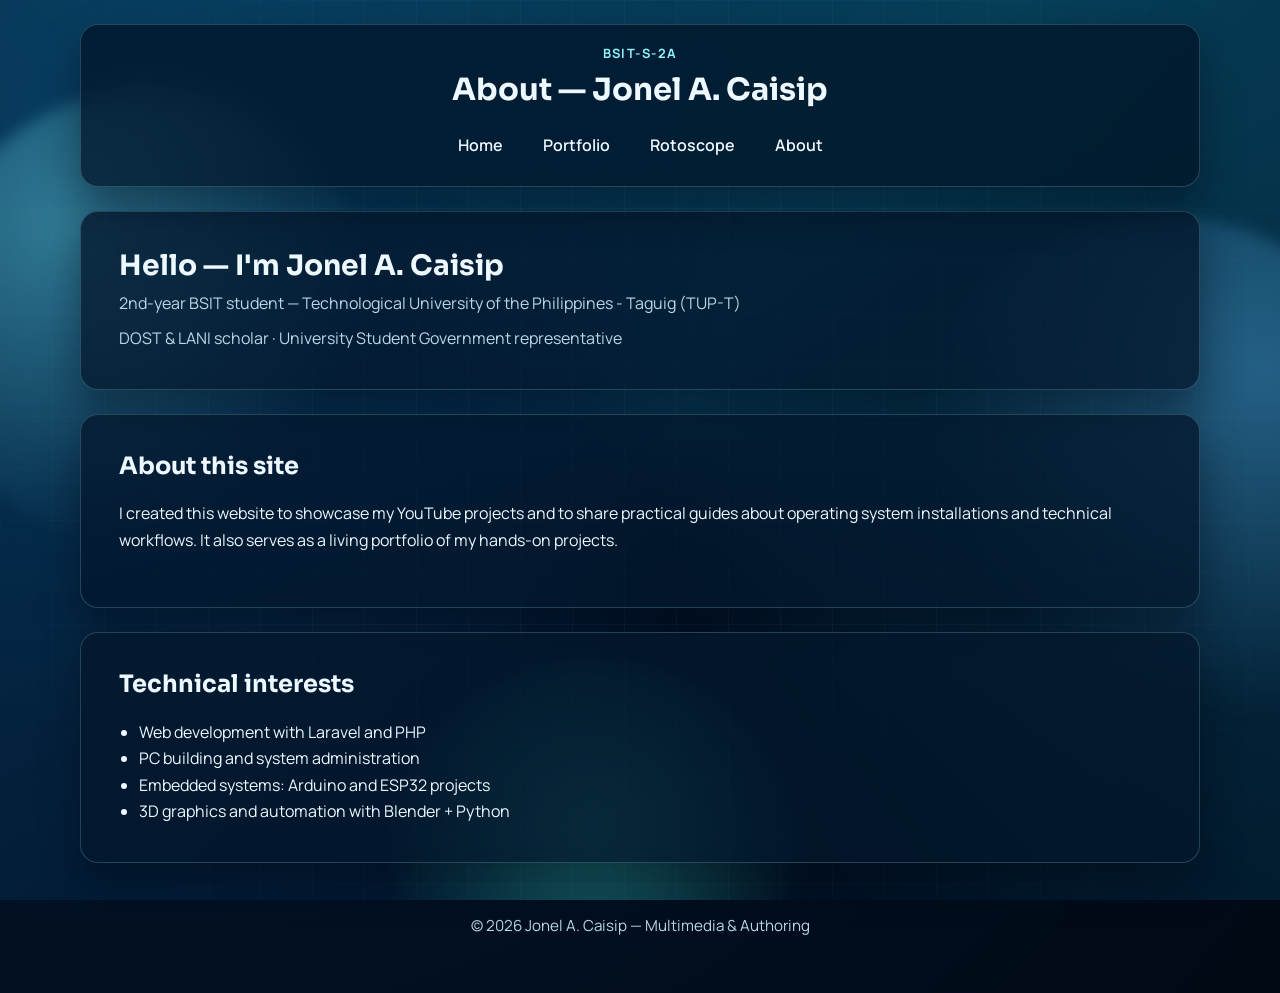
==== about.html @ 864432b7 "Added an about me page" ====
﻿<!DOCTYPE html>
<html lang="en">
<head>
    <meta charset="UTF-8">
    <meta name="viewport" content="width=device-width, initial-scale=1.0">
    <title>About — Jonel A. Caisip</title>
    <link rel="stylesheet" href="styles.css?v=20260517a">
    <meta name="description" content="About Jonel A. Caisip — 2nd-year BSIT student, DOST & LANI scholar, University Student Government representative.">
</head>
<body>
    <div class="bg-scene" aria-hidden="true">
        <div class="bg-gradient"></div>
        <div class="bg-orb orb-a"></div>
        <div class="bg-orb orb-b"></div>
        <div class="bg-orb orb-c"></div>
        <div class="bg-grid"></div>
    </div>

    <div class="page-shell">
        <header class="site-header">
            <div class="brand-block reveal visible">
                <p class="eyebrow">BSIT-S-2A</p>
                <h1>About — Jonel A. Caisip</h1>
            </div>
            <nav class="main-nav" aria-label="Main navigation">
                <ul>
                    <li><a href="index.html#home">Home</a></li>
                    <li><a href="index.html#portfolio">Portfolio</a></li>
                    <li><a href="rotoscope.html">Rotoscope</a></li>
                    <li><a href="about.html">About</a></li>
                </ul>
            </nav>
        </header>

        <main>
            <section class="panel hero reveal visible">
                <h2>Hello — I'm Jonel A. Caisip</h2>
                <p class="video-meta">2nd-year BSIT student — Technological University of the Philippines - Taguig (TUP-T)</p>
                <p class="video-meta">DOST &amp; LANI scholar · University Student Government representative</p>
            </section>

            <section class="panel reveal visible">
                <h2>About this site</h2>
                <p>
                    I created this website to showcase my YouTube projects and to share practical guides about operating system
                    installations and technical workflows. It also serves as a living portfolio of my hands-on projects.
                </p>
            </section>

            <section class="panel reveal visible">
                <h2>Technical interests</h2>
                <ul class="resource-list">
                    <li>Web development with Laravel and PHP</li>
                    <li>PC building and system administration</li>
                    <li>Embedded systems: Arduino and ESP32 projects</li>
                    <li>3D graphics and automation with Blender + Python</li>
                </ul>
            </section>

            <!-- Contact details intentionally omitted by request -->
        </main>

        <footer>
            <p>&copy; 2026 Jonel A. Caisip — Multimedia &amp; Authoring</p>
        </footer>
    </div>

    <script src="script.js?v=20260504a"></script>
</body>
</html>
---- styles.css ----
@import url('https://fonts.googleapis.com/css2?family=Manrope:wght@400;500;600;700;800&family=Sora:wght@500;700&display=swap');

:root {
    --bg-1: #021226;
    --bg-2: #063358;
    --bg-3: #0a5a78;
    --panel: rgba(3, 23, 44, 0.76);
    --panel-border: rgba(173, 241, 255, 0.2);
    --text-main: #eef8ff;
    --text-soft: #b9d8e9;
    --highlight: #8ff3ff;
    --highlight-strong: #48d9f2;
    --radius: 18px;
    --shadow: 0 20px 40px rgba(0, 8, 20, 0.42);
}

* {
    box-sizing: border-box;
}

html {
    scroll-behavior: smooth;
}

body {
    margin: 0;
    color: var(--text-main);
    font-family: 'Manrope', sans-serif;
    background: radial-gradient(circle at 10% 10%, #0b4667, #021226 46%, #010914);
    min-height: 100vh;
    overflow-x: hidden;
}

h1,
h2,
h3 {
    font-family: 'Sora', sans-serif;
    margin-top: 0;
    line-height: 1.15;
}

p,
li,
a {
    line-height: 1.65;
}

.bg-scene {
    position: fixed;
    inset: 0;
    z-index: -1;
    overflow: hidden;
}

.bg-gradient {
    position: absolute;
    inset: -25%;
    background: conic-gradient(from 160deg at 50% 50%, var(--bg-1), var(--bg-2), var(--bg-3), var(--bg-1));
    filter: blur(40px);
    opacity: 0.65;
    animation: spinBackground 28s linear infinite;
}

.bg-orb {
    position: absolute;
    border-radius: 50%;
    filter: blur(8px);
    opacity: 0.35;
}

.orb-a {
    width: 460px;
    height: 460px;
    left: -80px;
    top: 10%;
    background: radial-gradient(circle at 30% 30%, #7ff4ff 0%, rgba(127, 244, 255, 0) 70%);
    animation: floatOrbA 18s ease-in-out infinite;
}

.orb-b {
    width: 520px;
    height: 520px;
    right: -140px;
    top: 24%;
    background: radial-gradient(circle at 70% 30%, #62bfff 0%, rgba(98, 191, 255, 0) 68%);
    animation: floatOrbB 20s ease-in-out infinite;
}

.orb-c {
    width: 420px;
    height: 420px;
    left: 30%;
    bottom: -180px;
    background: radial-gradient(circle at 50% 40%, #42ffe4 0%, rgba(66, 255, 228, 0) 66%);
    animation: floatOrbC 22s ease-in-out infinite;
}

.bg-grid {
    position: absolute;
    inset: 0;
    background-image:
        linear-gradient(rgba(194, 248, 255, 0.05) 1px, transparent 1px),
        linear-gradient(90deg, rgba(194, 248, 255, 0.05) 1px, transparent 1px);
    background-size: 52px 52px;
    mask-image: radial-gradient(circle at center, black 35%, transparent 100%);
    animation: driftGrid 24s linear infinite;
}

.page-shell {
    width: min(1120px, 92vw);
    margin: 24px auto 30px;
}

.site-header {
    position: sticky;
    top: 18px;
    z-index: 20;
    backdrop-filter: blur(14px);
    background: rgba(1, 18, 36, 0.72);
    border: 1px solid var(--panel-border);
    border-radius: var(--radius);
    box-shadow: var(--shadow);
    padding: 18px clamp(16px, 3vw, 30px);
}

.brand-block {
    text-align: center;
}

.eyebrow {
    margin: 0 0 8px;
    color: var(--highlight);
    letter-spacing: 0.11em;
    font-size: 0.8rem;
    text-transform: uppercase;
    font-weight: 700;
}

.site-header h1 {
    margin: 0;
    font-size: clamp(1.7rem, 2.4vw, 2.8rem);
}

.main-nav ul {
    list-style: none;
    display: flex;
    justify-content: center;
    flex-wrap: wrap;
    gap: 10px;
    padding: 0;
    margin: 16px 0 0;
}

.main-nav a {
    display: inline-block;
    color: var(--text-main);
    text-decoration: none;
    padding: 8px 14px;
    border: 1px solid transparent;
    border-radius: 999px;
    font-weight: 600;
    transition: border-color 0.25s ease, color 0.25s ease, background-color 0.25s ease;
}

.main-nav a:hover,
.main-nav a:focus-visible {
    border-color: rgba(143, 243, 255, 0.5);
    color: var(--highlight);
    background-color: rgba(143, 243, 255, 0.08);
}

main {
    margin-top: 24px;
}

.panel {
    background: var(--panel);
    border: 1px solid var(--panel-border);
    border-radius: var(--radius);
    box-shadow: var(--shadow);
    padding: clamp(20px, 3.4vw, 38px);
    margin-bottom: 24px;
}

.hero h2 {
    font-size: clamp(1.6rem, 2.2vw, 2.4rem);
    margin-bottom: 8px;
}

.hero p {
    color: var(--text-soft);
    max-width: 70ch;
    margin-bottom: 0;
}

#topics > h2,
#resources h2,
.contact-card h2 {
    font-size: clamp(1.35rem, 1.8vw, 1.8rem);
}

.topic-grid {
    display: grid;
    grid-template-columns: repeat(3, minmax(0, 1fr));
    gap: 16px;
}

.topic {
    background: rgba(2, 16, 34, 0.84);
    border: 1px solid rgba(166, 241, 255, 0.24);
    border-radius: 14px;
    padding: 18px;
    transition: transform 0.25s ease, border-color 0.25s ease, background-color 0.25s ease;
}

.topic:hover {
    transform: translateY(-5px);
    border-color: rgba(143, 243, 255, 0.6);
    background: rgba(5, 33, 58, 0.9);
}

.topic h3 {
    margin-bottom: 8px;
    font-size: 1.15rem;
}

.topic p {
    margin: 0;
    color: var(--text-soft);
}

.topic-button {
    display: inline-block;
    margin-top: 14px;
    color: var(--text-main);
    font-family: 'Manrope', sans-serif;
    font-size: 0.98rem;
    font-weight: 700;
    padding: 8px 14px;
    border-radius: 999px;
    border: 1px solid rgba(143, 243, 255, 0.45);
    background: rgba(143, 243, 255, 0.08);
    cursor: pointer;
    transition: border-color 0.25s ease, color 0.25s ease, background-color 0.25s ease;
}

.topic-button:hover,
.topic-button:focus-visible {
    border-color: rgba(143, 243, 255, 0.75);
    color: var(--highlight);
    background: rgba(143, 243, 255, 0.14);
}

.video-wrap {
    position: relative;
    width: min(100%, 920px);
    height: 0;
    padding-top: 56.25%;
    margin: 16px auto 0;
    border-radius: 14px;
    overflow: hidden;
    border: 1px solid rgba(166, 241, 255, 0.25);
    background: rgba(2, 16, 34, 0.84);
}

.video-wrap iframe {
    position: absolute;
    inset: 0;
    display: block;
    width: 100%;
    height: 100%;
    border: 0;
}

.video-meta {
    color: var(--text-soft);
    margin: 8px 0 0;
}

.project-frame {
    border: 1px dashed rgba(143, 243, 255, 0.35);
    border-radius: 16px;
    background: rgba(2, 16, 34, 0.5);
    padding: clamp(18px, 3vw, 30px);
    min-height: 320px;
    display: grid;
    place-items: center;
    text-align: center;
}

.project-frame strong {
    display: block;
    color: var(--highlight);
    margin-bottom: 8px;
}

.project-frame p {
    margin: 0;
    color: var(--text-soft);
    max-width: 65ch;
}

.project-frame--compact {
    min-height: 200px;
    margin-bottom: 18px;
}

.project-notes {
    display: grid;
    gap: 14px;
    margin-top: 18px;
}

.project-note {
    background: rgba(2, 16, 34, 0.84);
    border: 1px solid rgba(166, 241, 255, 0.24);
    border-radius: 14px;
    padding: 18px;
}

.project-note h3 {
    margin-bottom: 8px;
    font-size: 1.08rem;
}


.age-calculator {
    display: grid;
    gap: 18px;
}

.age-calculator > p {
    margin: 0;
    color: var(--text-soft);
}

.age-calculator-form {
    display: grid;
    gap: 10px;
    padding: 18px;
    border-radius: 14px;
    border: 1px solid rgba(166, 241, 255, 0.24);
    background: rgba(2, 16, 34, 0.84);
}

.age-calculator-form label {
    font-weight: 700;
    color: var(--text-main);
}

.age-calculator-controls {
    display: grid;
    grid-template-columns: minmax(0, 1fr) auto;
    gap: 10px;
    align-items: center;
}

.age-calculator-controls input {
    width: 100%;
    min-width: 0;
    padding: 12px 14px;
    border-radius: 12px;
    border: 1px solid rgba(143, 243, 255, 0.35);
    background: rgba(1, 12, 26, 0.9);
    color: var(--text-main);
    font: inherit;
}

.age-calculator-controls input:focus-visible {
    outline: 2px solid rgba(143, 243, 255, 0.7);
    outline-offset: 2px;
}

.age-calculator-controls button {
    padding: 12px 18px;
    border: 1px solid rgba(143, 243, 255, 0.45);
    border-radius: 999px;
    background: rgba(143, 243, 255, 0.1);
    color: var(--text-main);
    font: inherit;
    font-weight: 700;
    cursor: pointer;
    transition: border-color 0.25s ease, color 0.25s ease, background-color 0.25s ease;
}

.age-calculator-controls button:hover,
.age-calculator-controls button:focus-visible {
    border-color: rgba(143, 243, 255, 0.75);
    color: var(--highlight);
    background: rgba(143, 243, 255, 0.16);
}

.age-calculator-help {
    margin: 0;
    color: var(--text-soft);
    font-size: 0.95rem;
}

.age-calculator-results {
    display: grid;
    grid-template-columns: repeat(3, minmax(0, 1fr));
    gap: 14px;
}

.age-result-card {
    padding: 16px;
    border-radius: 14px;
    background: rgba(2, 16, 34, 0.84);
    border: 1px solid rgba(166, 241, 255, 0.24);
}

.age-result-card h3 {
    margin-bottom: 8px;
    font-size: 1.05rem;
    text-align: left;
}

.age-result-card p {
    margin: 0;
    color: var(--text-soft);
}

.age-result-card strong {
    color: var(--highlight);
    font-size: 1.2rem;
}
.project-note p {
    margin: 0;
    color: var(--text-soft);
}

.body-grid {
    display: grid;
    grid-template-columns: repeat(2, minmax(0, 1fr));
    gap: 16px;
}

.body-card {
    background: rgba(2, 16, 34, 0.84);
    border: 1px solid rgba(166, 241, 255, 0.24);
    border-radius: 14px;
    padding: 18px;
}

.body-card h3 {
    margin-bottom: 10px;
    text-align: center;
    font-weight: 800;
}

.planet-grid .body-card h3 {
    letter-spacing: 0.02em;
}

.body-video {
    display: block;
    width: 100%;
    max-width: 100%;
    height: auto;
    aspect-ratio: 16 / 9;
    margin: 14px 0 0;
    border-radius: 12px;
    background: #000;
    object-fit: cover;
}

.body-facts {
    list-style: none;
    padding: 0;
    margin: 14px 0 0;
    display: grid;
    gap: 8px;
    text-align: left;
}

.body-facts li {
    color: var(--text-soft);
}

.body-facts strong {
    color: var(--text-main);
}

.split {
    display: grid;
    grid-template-columns: 1.15fr 0.85fr;
    gap: 18px;
}

.resource-list {
    margin: 0;
    padding-left: 20px;
}

.resource-list a {
    color: var(--highlight);
    text-underline-offset: 3px;
}

.resource-list a:hover {
    color: #d2fcff;
}

.contact-card {
    background: linear-gradient(160deg, rgba(4, 53, 78, 0.72), rgba(2, 21, 36, 0.9));
    border: 1px solid rgba(150, 244, 255, 0.28);
    border-radius: 14px;
    padding: 20px;
}

.contact-card p {
    margin-top: 0;
    color: var(--text-soft);
}

.contact-card a {
    color: #bff9ff;
    font-weight: 700;
    text-decoration: none;
}

.contact-card a:hover {
    color: #ffffff;
}

footer {
    text-align: center;
    padding: 10px 16px;
    color: var(--text-soft);
    font-size: 0.95rem;
}

.reveal {
    opacity: 0;
    transform: translateY(18px);
    transition: opacity 0.7s ease, transform 0.7s ease;
}

.reveal.visible {
    opacity: 1;
    transform: translateY(0);
}

@keyframes spinBackground {
    from {
        transform: rotate(0deg) scale(1.2);
    }
    to {
        transform: rotate(360deg) scale(1.2);
    }
}

@keyframes floatOrbA {
    0%,
    100% {
        transform: translate(0, 0) scale(1);
    }
    50% {
        transform: translate(36px, -30px) scale(1.1);
    }
}

@keyframes floatOrbB {
    0%,
    100% {
        transform: translate(0, 0) scale(1);
    }
    50% {
        transform: translate(-42px, 36px) scale(0.95);
    }
}

@keyframes floatOrbC {
    0%,
    100% {
        transform: translate(0, 0) scale(1);
    }
    50% {
        transform: translate(28px, -28px) scale(1.08);
    }
}

@keyframes driftGrid {
    0% {
        transform: translateY(0);
    }
    50% {
        transform: translateY(20px);
    }
    100% {
        transform: translateY(0);
    }
}

@media (max-width: 930px) {
    .topic-grid {
        grid-template-columns: repeat(2, minmax(0, 1fr));
    }

    .split {
        grid-template-columns: 1fr;
    }

    .body-grid {
        grid-template-columns: 1fr;
    }

    .age-calculator-results {
        grid-template-columns: repeat(2, minmax(0, 1fr));
    }
}

@media (max-width: 640px) {
    .page-shell {
        width: min(1120px, 94vw);
        margin-top: 14px;
    }

    .site-header {
        top: 10px;
    }

    .main-nav ul {
        gap: 6px;
    }

    .age-calculator-controls {
        grid-template-columns: 1fr;
    }

    .age-calculator-results {
        grid-template-columns: 1fr;
    }

    .main-nav a {
        padding: 6px 10px;
        font-size: 0.94rem;
    }

    .topic-grid {
        grid-template-columns: 1fr;
    }
}

@media (prefers-reduced-motion: reduce) {
    *,
    *::before,
    *::after {
        animation: none !important;
        transition: none !important;
        scroll-behavior: auto !important;
    }

    .reveal,
    .reveal.visible {
        opacity: 1;
        transform: none;
    }
}

/* Code Actions Buttons */
.code-actions {
    display: flex;
    gap: 10px;
    margin-top: 14px;
}

.btn-view-code,
.btn-download-code {
    flex: 1;
    text-align: center;
    padding: 8px 12px;
    border: 1px solid rgba(143, 243, 255, 0.45);
    border-radius: 8px;
    background: rgba(143, 243, 255, 0.08);
    color: var(--text-main);
    font: inherit;
    font-size: 0.9rem;
    font-weight: 700;
    text-decoration: none;
    cursor: pointer;
    transition: border-color 0.25s ease, color 0.25s ease, background-color 0.25s ease;
}

.btn-view-code:hover,
.btn-view-code:focus-visible,
.btn-download-code:hover,
.btn-download-code:focus-visible {
    border-color: rgba(143, 243, 255, 0.75);
    color: var(--highlight);
    background: rgba(143, 243, 255, 0.16);
}

/* Modal Styles */
.modal {
    display: none; /* Hidden by default */
    position: fixed;
    z-index: 100;
    left: 0;
    top: 0;
    width: 100%;
    height: 100%;
    overflow: auto;
    background-color: rgba(0, 8, 20, 0.85); /* Black with opacity */
    backdrop-filter: blur(5px);
    opacity: 0;
    transition: opacity 0.3s ease;
}

.modal.show {
    display: flex;
    align-items: center;
    justify-content: center;
    opacity: 1;
}

.modal-content {
    background: var(--panel);
    border: 1px solid var(--panel-border);
    border-radius: var(--radius);
    box-shadow: var(--shadow);
    width: min(95vw, 1100px);
    height: min(88vh, 900px);
    display: flex;
    flex-direction: column;
    animation: modalScale 0.3s ease forwards;
}

@keyframes modalScale {
    from { transform: scale(0.95); opacity: 0; }
    to { transform: scale(1); opacity: 1; }
}

.modal-header {
    display: flex;
    justify-content: space-between;
    align-items: center;
    padding: 16px 20px;
    border-bottom: 1px solid rgba(166, 241, 255, 0.15);
}

.modal-header-actions {
    display: flex;
    align-items: center;
    gap: 10px;
}

.modal-header h3 {
    margin: 0;
    font-size: 1.25rem;
    color: var(--text-main);
}

.modal-close {
    background: transparent;
    border: none;
    color: var(--text-soft);
    font-size: 1.75rem;
    line-height: 1;
    cursor: pointer;
    transition: color 0.2s;
}

.modal-close:hover {
    color: var(--highlight);
}

.modal-download {
    flex: 0 0 auto;
    padding-inline: 16px;
}

.modal-body {
    padding: 20px;
    flex: 1;
    min-height: 0;
    overflow: auto;
}

.modal-body pre {
    margin: 0;
    background: rgba(1, 12, 26, 0.9);
    border: 1px solid rgba(166, 241, 255, 0.15);
    border-radius: 8px;
    padding: 15px;
    height: 100%;
    max-height: none;
    overflow: auto;
}

.modal-body code {
    display: block;
    font-family: 'Courier New', Courier, monospace;
    font-size: 0.9rem;
    color: #eef8ff;
    line-height: 1.4;
    white-space: pre;
}

/* Rotoscope disclaimer styling */
.video-disclaimer {
    margin-top: 8px;
    color: var(--text-soft);
    font-size: 0.95rem;
}
.video-disclaimer small {
    font-style: italic;
    color: var(--text-soft);
}
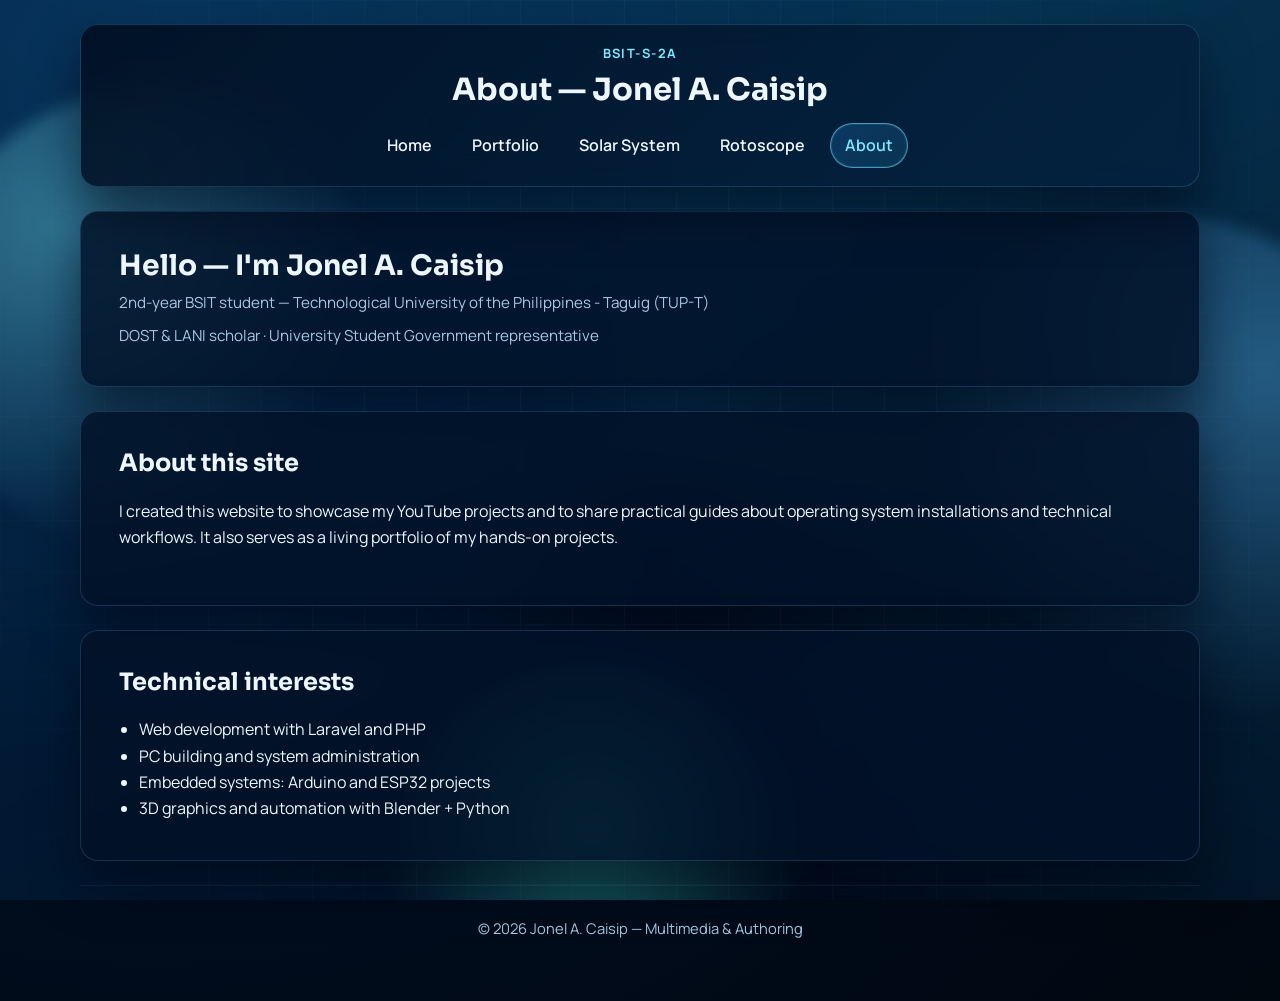
==== commit 0afee9c7: "Final video and solar system" ====
--- a/about.html
+++ b/about.html
@@ -4,7 +4,7 @@
     <meta charset="UTF-8">
     <meta name="viewport" content="width=device-width, initial-scale=1.0">
     <title>About — Jonel A. Caisip</title>
-    <link rel="stylesheet" href="styles.css?v=20260517a">
+    <link rel="stylesheet" href="styles.css?v=20260622a">
     <meta name="description" content="About Jonel A. Caisip — 2nd-year BSIT student, DOST & LANI scholar, University Student Government representative.">
 </head>
 <body>
@@ -26,8 +26,9 @@
                 <ul>
                     <li><a href="index.html#home">Home</a></li>
                     <li><a href="index.html#portfolio">Portfolio</a></li>
+                    <li><a href="solar-system.html">Solar System</a></li>
                     <li><a href="rotoscope.html">Rotoscope</a></li>
-                    <li><a href="about.html">About</a></li>
+                    <li><a href="about.html" aria-current="page">About</a></li>
                 </ul>
             </nav>
         </header>
@@ -65,6 +66,6 @@
         </footer>
     </div>
 
-    <script src="script.js?v=20260504a"></script>
+    <script src="script.js?v=20260622a"></script>
 </body>
 </html>
--- a/styles.css
+++ b/styles.css
@@ -1,17 +1,19 @@
 @import url('https://fonts.googleapis.com/css2?family=Manrope:wght@400;500;600;700;800&family=Sora:wght@500;700&display=swap');
 
 :root {
-    --bg-1: #021226;
-    --bg-2: #063358;
-    --bg-3: #0a5a78;
-    --panel: rgba(3, 23, 44, 0.76);
-    --panel-border: rgba(173, 241, 255, 0.2);
-    --text-main: #eef8ff;
-    --text-soft: #b9d8e9;
-    --highlight: #8ff3ff;
-    --highlight-strong: #48d9f2;
+    --bg-1: #010d1f;
+    --bg-2: #042a4f;
+    --bg-3: #0a4a72;
+    --panel: rgba(2, 18, 40, 0.82);
+    --panel-border: rgba(120, 200, 255, 0.18);
+    --text-main: #eef6ff;
+    --text-soft: #a8c8e0;
+    --highlight: #7ee8ff;
+    --highlight-strong: #3ec8f0;
+    --accent: #1a6bb5;
+    --accent-glow: rgba(62, 200, 240, 0.15);
     --radius: 18px;
-    --shadow: 0 20px 40px rgba(0, 8, 20, 0.42);
+    --shadow: 0 24px 48px rgba(0, 6, 18, 0.55);
 }
 
 * {
@@ -26,7 +28,7 @@
     margin: 0;
     color: var(--text-main);
     font-family: 'Manrope', sans-serif;
-    background: radial-gradient(circle at 10% 10%, #0b4667, #021226 46%, #010914);
+    background: radial-gradient(circle at 12% 8%, #0d3d6b, #010d1f 48%, #000810);
     min-height: 100vh;
     overflow-x: hidden;
 }
@@ -115,8 +117,8 @@
     position: sticky;
     top: 18px;
     z-index: 20;
-    backdrop-filter: blur(14px);
-    background: rgba(1, 18, 36, 0.72);
+    backdrop-filter: blur(16px);
+    background: linear-gradient(135deg, rgba(1, 14, 32, 0.88), rgba(4, 32, 62, 0.78));
     border: 1px solid var(--panel-border);
     border-radius: var(--radius);
     box-shadow: var(--shadow);
@@ -164,9 +166,16 @@
 
 .main-nav a:hover,
 .main-nav a:focus-visible {
-    border-color: rgba(143, 243, 255, 0.5);
-    color: var(--highlight);
-    background-color: rgba(143, 243, 255, 0.08);
+    border-color: rgba(126, 232, 255, 0.45);
+    color: var(--highlight);
+    background-color: var(--accent-glow);
+}
+
+.main-nav a[aria-current="page"] {
+    border-color: rgba(126, 232, 255, 0.55);
+    color: var(--highlight);
+    background: linear-gradient(135deg, rgba(26, 107, 181, 0.35), rgba(62, 200, 240, 0.12));
+    box-shadow: inset 0 0 0 1px rgba(126, 232, 255, 0.12);
 }
 
 main {
@@ -180,6 +189,21 @@
     box-shadow: var(--shadow);
     padding: clamp(20px, 3.4vw, 38px);
     margin-bottom: 24px;
+    backdrop-filter: blur(8px);
+}
+
+.hero-badge {
+    display: inline-block;
+    margin: 0 0 10px;
+    padding: 5px 12px;
+    border-radius: 999px;
+    font-size: 0.75rem;
+    font-weight: 700;
+    letter-spacing: 0.08em;
+    text-transform: uppercase;
+    color: var(--highlight);
+    border: 1px solid rgba(126, 232, 255, 0.35);
+    background: linear-gradient(135deg, rgba(26, 107, 181, 0.4), rgba(62, 200, 240, 0.1));
 }
 
 .hero h2 {
@@ -206,17 +230,22 @@
 }
 
 .topic {
-    background: rgba(2, 16, 34, 0.84);
-    border: 1px solid rgba(166, 241, 255, 0.24);
+    background: linear-gradient(160deg, rgba(3, 20, 42, 0.92), rgba(2, 14, 32, 0.88));
+    border: 1px solid rgba(120, 200, 255, 0.2);
     border-radius: 14px;
     padding: 18px;
-    transition: transform 0.25s ease, border-color 0.25s ease, background-color 0.25s ease;
+    transition: transform 0.25s ease, border-color 0.25s ease, box-shadow 0.25s ease;
 }
 
 .topic:hover {
-    transform: translateY(-5px);
-    border-color: rgba(143, 243, 255, 0.6);
-    background: rgba(5, 33, 58, 0.9);
+    transform: translateY(-4px);
+    border-color: rgba(126, 232, 255, 0.45);
+    box-shadow: 0 12px 28px rgba(0, 8, 24, 0.35);
+}
+
+.topic--wide {
+    max-width: 920px;
+    margin: 0 auto;
 }
 
 .topic h3 {
@@ -236,19 +265,25 @@
     font-family: 'Manrope', sans-serif;
     font-size: 0.98rem;
     font-weight: 700;
-    padding: 8px 14px;
+    padding: 10px 18px;
     border-radius: 999px;
-    border: 1px solid rgba(143, 243, 255, 0.45);
-    background: rgba(143, 243, 255, 0.08);
+    border: 1px solid rgba(126, 232, 255, 0.4);
+    background: linear-gradient(135deg, rgba(26, 107, 181, 0.35), rgba(62, 200, 240, 0.1));
     cursor: pointer;
-    transition: border-color 0.25s ease, color 0.25s ease, background-color 0.25s ease;
+    transition: border-color 0.25s ease, color 0.25s ease, background-color 0.25s ease, transform 0.2s ease, box-shadow 0.25s ease;
 }
 
 .topic-button:hover,
 .topic-button:focus-visible {
-    border-color: rgba(143, 243, 255, 0.75);
-    color: var(--highlight);
-    background: rgba(143, 243, 255, 0.14);
+    border-color: rgba(126, 232, 255, 0.7);
+    color: var(--highlight);
+    background: linear-gradient(135deg, rgba(26, 107, 181, 0.5), rgba(62, 200, 240, 0.18));
+    box-shadow: 0 4px 16px rgba(26, 107, 181, 0.25);
+    transform: translateY(-1px);
+}
+
+.topic-button:active {
+    transform: translateY(0);
 }
 
 .video-wrap {
@@ -259,22 +294,49 @@
     margin: 16px auto 0;
     border-radius: 14px;
     overflow: hidden;
-    border: 1px solid rgba(166, 241, 255, 0.25);
-    background: rgba(2, 16, 34, 0.84);
-}
-
-.video-wrap iframe {
+    border: 1px solid rgba(120, 200, 255, 0.22);
+    background: rgba(1, 10, 24, 0.9);
+    box-shadow: inset 0 0 0 1px rgba(126, 232, 255, 0.06);
+}
+
+.video-wrap--hero {
+    margin-top: 20px;
+}
+
+.video-wrap iframe,
+.video-wrap video {
     position: absolute;
     inset: 0;
     display: block;
     width: 100%;
     height: 100%;
     border: 0;
+    object-fit: contain;
+    background: #000;
+}
+
+.project-video {
+    background: #000;
 }
 
 .video-meta {
     color: var(--text-soft);
     margin: 8px 0 0;
+    font-size: 0.95rem;
+}
+
+.video-meta a {
+    color: var(--highlight);
+    text-underline-offset: 3px;
+    transition: color 0.2s ease;
+}
+
+.video-meta a:hover {
+    color: #c8f4ff;
+}
+
+.video-meta strong {
+    color: var(--text-main);
 }
 
 .project-frame {
@@ -373,21 +435,22 @@
 
 .age-calculator-controls button {
     padding: 12px 18px;
-    border: 1px solid rgba(143, 243, 255, 0.45);
+    border: 1px solid rgba(126, 232, 255, 0.4);
     border-radius: 999px;
-    background: rgba(143, 243, 255, 0.1);
+    background: linear-gradient(135deg, rgba(26, 107, 181, 0.35), rgba(62, 200, 240, 0.1));
     color: var(--text-main);
     font: inherit;
     font-weight: 700;
     cursor: pointer;
-    transition: border-color 0.25s ease, color 0.25s ease, background-color 0.25s ease;
+    transition: border-color 0.25s ease, color 0.25s ease, background-color 0.25s ease, transform 0.2s ease;
 }
 
 .age-calculator-controls button:hover,
 .age-calculator-controls button:focus-visible {
-    border-color: rgba(143, 243, 255, 0.75);
-    color: var(--highlight);
-    background: rgba(143, 243, 255, 0.16);
+    border-color: rgba(126, 232, 255, 0.7);
+    color: var(--highlight);
+    background: linear-gradient(135deg, rgba(26, 107, 181, 0.5), rgba(62, 200, 240, 0.18));
+    transform: translateY(-1px);
 }
 
 .age-calculator-help {
@@ -525,9 +588,11 @@
 
 footer {
     text-align: center;
-    padding: 10px 16px;
-    color: var(--text-soft);
-    font-size: 0.95rem;
+    padding: 16px;
+    color: var(--text-soft);
+    font-size: 0.92rem;
+    border-top: 1px solid rgba(120, 200, 255, 0.1);
+    margin-top: 8px;
 }
 
 .reveal {
@@ -669,26 +734,27 @@
 .btn-download-code {
     flex: 1;
     text-align: center;
-    padding: 8px 12px;
-    border: 1px solid rgba(143, 243, 255, 0.45);
-    border-radius: 8px;
-    background: rgba(143, 243, 255, 0.08);
+    padding: 10px 14px;
+    border: 1px solid rgba(126, 232, 255, 0.4);
+    border-radius: 10px;
+    background: linear-gradient(135deg, rgba(26, 107, 181, 0.3), rgba(62, 200, 240, 0.08));
     color: var(--text-main);
     font: inherit;
     font-size: 0.9rem;
     font-weight: 700;
     text-decoration: none;
     cursor: pointer;
-    transition: border-color 0.25s ease, color 0.25s ease, background-color 0.25s ease;
+    transition: border-color 0.25s ease, color 0.25s ease, background-color 0.25s ease, transform 0.2s ease;
 }
 
 .btn-view-code:hover,
 .btn-view-code:focus-visible,
 .btn-download-code:hover,
 .btn-download-code:focus-visible {
-    border-color: rgba(143, 243, 255, 0.75);
-    color: var(--highlight);
-    background: rgba(143, 243, 255, 0.16);
+    border-color: rgba(126, 232, 255, 0.7);
+    color: var(--highlight);
+    background: linear-gradient(135deg, rgba(26, 107, 181, 0.45), rgba(62, 200, 240, 0.15));
+    transform: translateY(-1px);
 }
 
 /* Modal Styles */
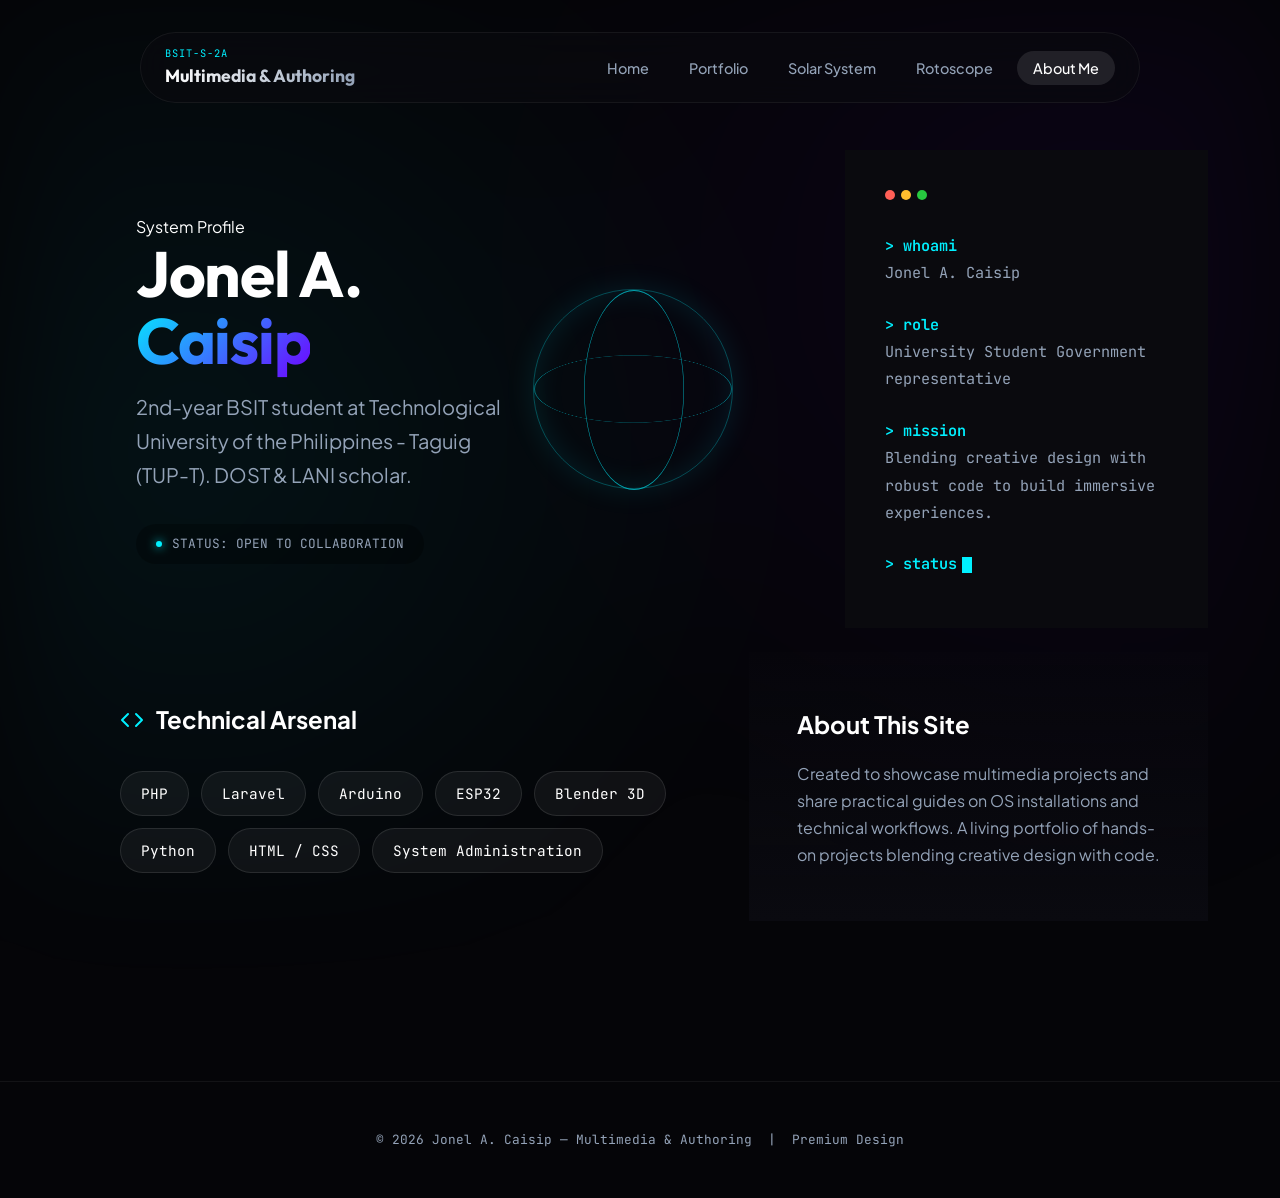
==== commit f2c5034d: "Design Overhaul" ====
--- a/about.html
+++ b/about.html
@@ -1,71 +1,260 @@
-﻿<!DOCTYPE html>
+<!DOCTYPE html>
 <html lang="en">
 <head>
     <meta charset="UTF-8">
     <meta name="viewport" content="width=device-width, initial-scale=1.0">
-    <title>About — Jonel A. Caisip</title>
-    <link rel="stylesheet" href="styles.css?v=20260622a">
-    <meta name="description" content="About Jonel A. Caisip — 2nd-year BSIT student, DOST & LANI scholar, University Student Government representative.">
+    <title>About Me - Jonel A. Caisip</title>
+    <link rel="stylesheet" href="styles.css?v=20260706g">
+    <meta name="description" content="About Jonel A. Caisip — 2nd-year BSIT student, DOST & LANI scholar.">
+    <style>
+        /* Specific About Page Styles */
+        .about-page-main {
+            padding-top: 150px;
+            padding-bottom: 6rem;
+        }
+
+        .about-bento-grid {
+            display: grid;
+            grid-template-columns: repeat(12, 1fr);
+            gap: 1.5rem;
+        }
+
+        .profile-card {
+            display: flex;
+            justify-content: space-between;
+            align-items: center;
+            padding: 4rem;
+        }
+
+        .profile-bg-glow {
+            position: absolute;
+            top: -50%; left: -20%;
+            width: 400px; height: 400px;
+            background: radial-gradient(circle, rgba(112,0,255,0.2) 0%, transparent 70%);
+            z-index: 0;
+            pointer-events: none;
+        }
+
+        .profile-content {
+            position: relative;
+            z-index: 1;
+            max-width: 60%;
+        }
+
+        .profile-visual {
+            position: relative;
+            width: 250px; height: 250px;
+            display: flex; justify-content: center; align-items: center;
+            z-index: 1;
+        }
+
+        /* 3D Wireframe Globe CSS */
+        .wireframe-globe {
+            width: 200px; height: 200px;
+            border-radius: 50%;
+            border: 1px solid rgba(0, 240, 255, 0.3);
+            position: relative;
+            transform-style: preserve-3d;
+            animation: rotate-globe 15s linear infinite;
+            box-shadow: 0 0 30px rgba(0,240,255,0.1), inset 0 0 30px rgba(0,240,255,0.1);
+        }
+
+        .wireframe-globe::before, .wireframe-globe::after {
+            content: ''; position: absolute; top: 0; left: 0;
+            width: 100%; height: 100%;
+            border-radius: 50%; border: 1px solid rgba(0, 240, 255, 0.4);
+        }
+        .wireframe-globe::before { transform: rotateY(60deg); }
+        .wireframe-globe::after { transform: rotateY(120deg); }
+        
+        .wg-ring {
+            position: absolute; top: 50%; left: 0;
+            width: 100%; height: 100%;
+            border-radius: 50%; border: 1px solid rgba(0, 240, 255, 0.4);
+            transform: translateY(-50%) rotateX(70deg);
+        }
+
+        @keyframes rotate-globe {
+            0% { transform: rotateX(15deg) rotateY(0deg); }
+            100% { transform: rotateX(15deg) rotateY(360deg); }
+        }
+
+        .terminal-card {
+            background: #0a0a0e;
+            font-family: var(--font-mono);
+            font-size: 0.95rem;
+            line-height: 1.8;
+            padding: 2.5rem;
+        }
+
+        .terminal-command { color: var(--accent-cyan); font-weight: 600; }
+        .terminal-output { color: var(--text-muted); margin-bottom: 1.5rem; }
+
+        .typing-cursor {
+            display: inline-block;
+            width: 10px;
+            height: 1em;
+            background-color: var(--accent-cyan);
+            animation: blink 1s step-end infinite;
+            vertical-align: middle;
+            margin-left: 5px;
+        }
+
+        @keyframes blink { 0%, 100% { opacity: 1; } 50% { opacity: 0; } }
+
+        .tech-tags {
+            display: flex;
+            flex-wrap: wrap;
+            gap: 12px;
+        }
+
+        .tech-tag {
+            padding: 10px 20px;
+            background: rgba(255, 255, 255, 0.05);
+            border: 1px solid rgba(255, 255, 255, 0.1);
+            border-radius: 50px;
+            font-family: var(--font-mono);
+            color: #fff;
+            font-size: 0.9rem;
+            transition: all 0.3s ease;
+        }
+
+        .tech-tag:hover {
+            background: rgba(0, 240, 255, 0.1);
+            border-color: rgba(0, 240, 255, 0.5);
+            color: #00f0ff;
+            transform: translateY(-3px);
+            box-shadow: 0 5px 15px rgba(0, 240, 255, 0.2);
+        }
+
+        @media (max-width: 900px) {
+            .about-bento-grid > div { grid-column: span 12 !important; }
+            .profile-card { flex-direction: column; text-align: center; padding: 3rem 2rem; }
+            .profile-content { max-width: 100%; }
+            .profile-bg-glow { left: 50%; transform: translateX(-50%); }
+            .profile-visual { margin-top: 3rem; }
+        }
+    </style>
 </head>
-<body>
-    <div class="bg-scene" aria-hidden="true">
-        <div class="bg-gradient"></div>
-        <div class="bg-orb orb-a"></div>
-        <div class="bg-orb orb-b"></div>
-        <div class="bg-orb orb-c"></div>
-        <div class="bg-grid"></div>
-    </div>
-
-    <div class="page-shell">
-        <header class="site-header">
-            <div class="brand-block reveal visible">
-                <p class="eyebrow">BSIT-S-2A</p>
-                <h1>About — Jonel A. Caisip</h1>
+<body class="page--home">
+    <div class="bg-mesh" aria-hidden="true"></div>
+
+    <header class="site-header" id="site-header">
+        <div class="brand-block">
+            <span class="eyebrow">BSIT-S-2A</span>
+            <h1>Multimedia &amp; Authoring</h1>
+        </div>
+        <nav class="main-nav" aria-label="Main navigation">
+            <ul>
+                <li><a href="index.html#home">Home</a></li>
+                <li><a href="index.html#portfolio">Portfolio</a></li>
+                <li><a href="solar-system.html">Solar System</a></li>
+                <li><a href="rotoscope.html">Rotoscope</a></li>
+                <li><a href="about.html" class="active">About Me</a></li>
+            </ul>
+        </nav>
+    </header>
+
+    <main class="about-page-main reveal visible">
+        <div class="container">
+            <div class="about-bento-grid">
+                
+                <!-- Main Profile Card -->
+                <div class="bento-card profile-card" style="grid-column: span 8;">
+                    <div class="profile-bg-glow"></div>
+                    <div class="profile-content">
+                        <span class="hero-badge">System Profile</span>
+                        <h2 class="hero-title" style="font-size: clamp(3rem, 5vw, 4rem); margin-bottom: 1rem;">Jonel A. <br><span class="text-gradient-accent">Caisip</span></h2>
+                        <p class="hero-description" style="margin-bottom: 2rem;">
+                            2nd-year BSIT student at Technological University of the Philippines - Taguig (TUP-T). DOST &amp; LANI scholar.
+                        </p>
+                        <div style="display: flex; align-items: center; gap: 10px; font-family: var(--font-mono); font-size: 0.8rem; color: var(--text-muted); background: rgba(0,0,0,0.3); padding: 10px 20px; border-radius: 50px; display: inline-flex;">
+                            <span class="pulse-dot" style="width: 6px; height: 6px;"></span>
+                            STATUS: OPEN TO COLLABORATION
+                        </div>
+                    </div>
+                    <div class="profile-visual">
+                        <div class="wireframe-globe">
+                            <div class="wg-ring"></div>
+                        </div>
+                    </div>
+                </div>
+
+                <!-- Terminal Card -->
+                <div class="bento-card terminal-card" style="grid-column: span 4;">
+                    <div class="mac-dots" style="margin-bottom: 2rem;">
+                        <span class="dot red"></span><span class="dot yellow"></span><span class="dot green"></span>
+                    </div>
+                    <div>
+                        <div class="terminal-command">&gt; whoami</div>
+                        <div class="terminal-output">Jonel A. Caisip</div>
+                        
+                        <div class="terminal-command">&gt; role</div>
+                        <div class="terminal-output">University Student Government representative</div>
+                        
+                        <div class="terminal-command">&gt; mission</div>
+                        <div class="terminal-output">Blending creative design with robust code to build immersive experiences.</div>
+                        
+                        <div class="terminal-command">&gt; status<span class="typing-cursor"></span></div>
+                    </div>
+                </div>
+
+                <!-- Technical Arsenal Card -->
+                <div class="bento-card" style="grid-column: span 7; padding: 3rem;">
+                    <h3 style="margin-bottom: 2rem; display: flex; align-items: center; gap: 12px; font-size: 1.5rem;">
+                        <svg width="24" height="24" viewBox="0 0 24 24" fill="none" stroke="var(--accent-cyan)" stroke-width="2" stroke-linecap="round" stroke-linejoin="round"><polyline points="16 18 22 12 16 6"></polyline><polyline points="8 6 2 12 8 18"></polyline></svg>
+                        Technical Arsenal
+                    </h3>
+                    <div class="tech-tags">
+                        <span class="tech-tag">PHP</span>
+                        <span class="tech-tag">Laravel</span>
+                        <span class="tech-tag">Arduino</span>
+                        <span class="tech-tag">ESP32</span>
+                        <span class="tech-tag">Blender 3D</span>
+                        <span class="tech-tag">Python</span>
+                        <span class="tech-tag">HTML / CSS</span>
+                        <span class="tech-tag">System Administration</span>
+                    </div>
+                </div>
+
+                <!-- Purpose / Video Background Card -->
+                <div class="bento-card" style="grid-column: span 5; padding: 3rem; position: relative; overflow: hidden; display: flex; flex-direction: column; justify-content: center;">
+                    <!-- Video background playing silently -->
+                    <video autoplay loop muted playsinline style="position: absolute; top: 0; left: 0; width: 100%; height: 100%; object-fit: cover; opacity: 0.15; z-index: 0; pointer-events: none;">
+                        <source src="Celestial Bodies/Caisip - Solar System.mp4" type="video/mp4">
+                    </video>
+                    <!-- Deep gradient to ensure text readability -->
+                    <div style="position: absolute; top: 0; left: 0; width: 100%; height: 100%; background: linear-gradient(to top, rgba(10,10,16,1) 0%, rgba(10,10,16,0.3) 100%); z-index: 1;"></div>
+                    
+                    <div style="position: relative; z-index: 2;">
+                        <h3 style="margin-bottom: 1rem; font-size: 1.5rem;">About This Site</h3>
+                        <p style="color: var(--text-muted); line-height: 1.7; margin: 0;">
+                            Created to showcase multimedia projects and share practical guides on OS installations and technical workflows. A living portfolio of hands-on projects blending creative design with code.
+                        </p>
+                    </div>
+                </div>
+
             </div>
-            <nav class="main-nav" aria-label="Main navigation">
-                <ul>
-                    <li><a href="index.html#home">Home</a></li>
-                    <li><a href="index.html#portfolio">Portfolio</a></li>
-                    <li><a href="solar-system.html">Solar System</a></li>
-                    <li><a href="rotoscope.html">Rotoscope</a></li>
-                    <li><a href="about.html" aria-current="page">About</a></li>
-                </ul>
-            </nav>
-        </header>
-
-        <main>
-            <section class="panel hero reveal visible">
-                <h2>Hello — I'm Jonel A. Caisip</h2>
-                <p class="video-meta">2nd-year BSIT student — Technological University of the Philippines - Taguig (TUP-T)</p>
-                <p class="video-meta">DOST &amp; LANI scholar · University Student Government representative</p>
-            </section>
-
-            <section class="panel reveal visible">
-                <h2>About this site</h2>
-                <p>
-                    I created this website to showcase my YouTube projects and to share practical guides about operating system
-                    installations and technical workflows. It also serves as a living portfolio of my hands-on projects.
-                </p>
-            </section>
-
-            <section class="panel reveal visible">
-                <h2>Technical interests</h2>
-                <ul class="resource-list">
-                    <li>Web development with Laravel and PHP</li>
-                    <li>PC building and system administration</li>
-                    <li>Embedded systems: Arduino and ESP32 projects</li>
-                    <li>3D graphics and automation with Blender + Python</li>
-                </ul>
-            </section>
-
-            <!-- Contact details intentionally omitted by request -->
-        </main>
-
-        <footer>
-            <p>&copy; 2026 Jonel A. Caisip — Multimedia &amp; Authoring</p>
-        </footer>
-    </div>
-
-    <script src="script.js?v=20260622a"></script>
+        </div>
+    </main>
+
+    <footer>
+        <p>&copy; 2026 Jonel A. Caisip — Multimedia &amp; Authoring &nbsp;|&nbsp; Premium Design</p>
+    </footer>
+
+    <script src="script.js?v=20260706g"></script>
+    <script>
+        (function () {
+            var header = document.getElementById('site-header');
+            if (!header) return;
+            window.addEventListener('scroll', function() {
+                if (window.scrollY > 50) {
+                    header.classList.add('scrolled');
+                } else {
+                    header.classList.remove('scrolled');
+                }
+            });
+        }());
+    </script>
 </body>
 </html>
--- a/styles.css
+++ b/styles.css
@@ -1,875 +1,766 @@
-@import url('https://fonts.googleapis.com/css2?family=Manrope:wght@400;500;600;700;800&family=Sora:wght@500;700&display=swap');
+/* ============================================================
+   MULTIMEDIA & AUTHORING — PREMIUM GLASSMORPHISM V5
+   ============================================================ */
+
+@import url('https://fonts.googleapis.com/css2?family=Outfit:wght@300;400;500;600;700&family=Plus+Jakarta+Sans:wght@400;500;600;700&family=JetBrains+Mono:wght@400;500&display=swap');
 
 :root {
-    --bg-1: #010d1f;
-    --bg-2: #042a4f;
-    --bg-3: #0a4a72;
-    --panel: rgba(2, 18, 40, 0.82);
-    --panel-border: rgba(120, 200, 255, 0.18);
-    --text-main: #eef6ff;
-    --text-soft: #a8c8e0;
-    --highlight: #7ee8ff;
-    --highlight-strong: #3ec8f0;
-    --accent: #1a6bb5;
-    --accent-glow: rgba(62, 200, 240, 0.15);
-    --radius: 18px;
-    --shadow: 0 24px 48px rgba(0, 6, 18, 0.55);
-}
-
-* {
-    box-sizing: border-box;
-}
-
-html {
-    scroll-behavior: smooth;
-}
+    --bg-dark: #050508;
+    --bg-light: #0a0a10;
+    
+    --card-bg: rgba(255, 255, 255, 0.02);
+    --card-border: rgba(255, 255, 255, 0.06);
+    --card-border-hover: rgba(255, 255, 255, 0.15);
+    
+    --text-main: #ffffff;
+    --text-muted: #94a3b8;
+    
+    --accent-cyan: #00f0ff;
+    --accent-purple: #7000ff;
+    --accent-orange: #ff5500;
+    
+    --font-display: 'Outfit', sans-serif;
+    --font-body: 'Plus Jakarta Sans', sans-serif;
+    --font-mono: 'JetBrains Mono', monospace;
+    
+    --container: 1200px;
+}
+
+.page--solar {
+    --accent-main: #7000ff;
+    --accent-sec: #00f0ff;
+}
+
+.page--rotoscope {
+    --accent-main: #ff5500;
+    --accent-sec: #ffaa00;
+}
+
+.page--home {
+    --accent-main: #00f0ff;
+    --accent-sec: #7000ff;
+}
+
+* { box-sizing: border-box; margin: 0; padding: 0; }
+html { scroll-behavior: smooth; }
 
 body {
+    background-color: var(--bg-dark);
+    color: var(--text-main);
+    font-family: var(--font-body);
+    line-height: 1.6;
+    overflow-x: hidden;
+}
+
+/* Animated Background Mesh */
+.bg-mesh {
+    position: fixed;
+    top: 0; left: 0; width: 100vw; height: 100vh;
+    z-index: -1;
+    background: 
+        radial-gradient(circle at 15% 50%, rgba(0, 240, 255, 0.06) 0%, transparent 50%),
+        radial-gradient(circle at 85% 30%, rgba(112, 0, 255, 0.06) 0%, transparent 50%);
+    filter: blur(60px);
+    animation: pulse 10s ease-in-out infinite alternate;
+}
+
+@keyframes pulse {
+    0% { transform: scale(1); }
+    100% { transform: scale(1.1); }
+}
+
+/* Container */
+.container {
+    width: 100%;
+    max-width: var(--container);
+    margin: 0 auto;
+    padding: 0 2rem;
+}
+
+/* Floating Glass Header */
+.site-header {
+    position: fixed;
+    top: 2rem;
+    left: 50%;
+    transform: translateX(-50%);
+    width: calc(100% - 4rem);
+    max-width: 1000px;
+    z-index: 2000;
+    background: rgba(10, 10, 16, 0.6);
+    backdrop-filter: blur(16px);
+    -webkit-backdrop-filter: blur(16px);
+    border: 1px solid var(--card-border);
+    border-radius: 100px;
+    padding: 0.75rem 1.5rem;
+    display: flex;
+    justify-content: space-between;
+    align-items: center;
+    transition: all 0.3s ease;
+}
+
+.site-header.scrolled {
+    background: rgba(10, 10, 16, 0.85);
+    border-color: var(--card-border-hover);
+    box-shadow: 0 10px 30px rgba(0,0,0,0.5);
+    top: 1rem;
+}
+
+.brand-block {
+    display: flex;
+    flex-direction: column;
+    justify-content: center;
+}
+
+.eyebrow {
+    font-family: var(--font-mono);
+    font-size: 0.65rem;
+    color: var(--accent-main);
+    letter-spacing: 0.1em;
+    text-transform: uppercase;
+}
+
+.brand-block h1 {
+    font-family: var(--font-display);
+    font-size: 1.1rem;
+    font-weight: 700;
     margin: 0;
-    color: var(--text-main);
-    font-family: 'Manrope', sans-serif;
-    background: radial-gradient(circle at 12% 8%, #0d3d6b, #010d1f 48%, #000810);
+    background: linear-gradient(90deg, #fff, var(--text-muted));
+    -webkit-background-clip: text;
+    -webkit-text-fill-color: transparent;
+}
+
+.main-nav ul {
+    display: flex;
+    gap: 0.5rem;
+    list-style: none;
+}
+
+.main-nav a {
+    color: var(--text-muted);
+    text-decoration: none;
+    font-size: 0.9rem;
+    font-weight: 500;
+    padding: 0.5rem 1rem;
+    border-radius: 50px;
+    transition: all 0.3s ease;
+}
+
+.main-nav a:hover, .main-nav a.active {
+    color: #fff;
+    background: rgba(255, 255, 255, 0.1);
+}
+
+/* =========================================================================
+   IMMERSIVE HERO SECTION
+   ========================================================================= */
+.hero-section {
+    position: relative;
+    width: 100%;
     min-height: 100vh;
-    overflow-x: hidden;
-}
-
-h1,
-h2,
-h3 {
-    font-family: 'Sora', sans-serif;
-    margin-top: 0;
-    line-height: 1.15;
-}
-
-p,
-li,
-a {
-    line-height: 1.65;
-}
-
-.bg-scene {
-    position: fixed;
-    inset: 0;
-    z-index: -1;
+    display: flex;
+    align-items: center;
     overflow: hidden;
 }
 
-.bg-gradient {
+.hero-bg-video {
     position: absolute;
-    inset: -25%;
-    background: conic-gradient(from 160deg at 50% 50%, var(--bg-1), var(--bg-2), var(--bg-3), var(--bg-1));
-    filter: blur(40px);
-    opacity: 0.65;
-    animation: spinBackground 28s linear infinite;
-}
-
-.bg-orb {
+    top: 0; left: 0; width: 100%; height: 100%;
+    z-index: 1;
+}
+
+.hero-bg-video video {
+    width: 100%; height: 100%;
+    object-fit: cover;
+    opacity: 0.8; /* Slightly dim the video so text pops */
+}
+
+.hero-bg-overlay {
     position: absolute;
+    top: 0; left: 0; width: 100%; height: 100%;
+    /* Gradient overlay: dark on left where text is, transparent on right, fading to dark at bottom */
+    background: linear-gradient(90deg, rgba(5,5,8,0.95) 0%, rgba(5,5,8,0.4) 60%, rgba(5,5,8,0.2) 100%),
+                linear-gradient(0deg, rgba(5,5,8,1) 0%, rgba(5,5,8,0) 25%);
+    backdrop-filter: blur(2px);
+    z-index: 2;
+}
+
+.hero-content-wrapper {
+    position: relative;
+    z-index: 10;
+    width: 100%;
+    margin-top: 4rem; /* Offset for header */
+}
+
+.hero-container {
+    display: flex;
+    align-items: center;
+    justify-content: space-between;
+    gap: 4rem;
+}
+
+.hero-text-block {
+    flex: 1.2;
+    text-align: left;
+}
+
+.hero-badge-glass {
+    display: inline-flex;
+    align-items: center;
+    gap: 10px;
+    padding: 8px 16px;
+    background: rgba(255, 255, 255, 0.05);
+    border: 1px solid rgba(255, 255, 255, 0.1);
+    border-radius: 50px;
+    backdrop-filter: blur(10px);
+    font-family: var(--font-mono);
+    font-size: 0.8rem;
+    color: #fff;
+    margin-bottom: 2rem;
+    text-transform: uppercase;
+    letter-spacing: 0.05em;
+}
+
+.pulse-dot {
+    width: 8px; height: 8px;
+    background: var(--accent-cyan);
     border-radius: 50%;
-    filter: blur(8px);
-    opacity: 0.35;
-}
-
-.orb-a {
-    width: 460px;
-    height: 460px;
-    left: -80px;
-    top: 10%;
-    background: radial-gradient(circle at 30% 30%, #7ff4ff 0%, rgba(127, 244, 255, 0) 70%);
-    animation: floatOrbA 18s ease-in-out infinite;
-}
-
-.orb-b {
-    width: 520px;
-    height: 520px;
-    right: -140px;
-    top: 24%;
-    background: radial-gradient(circle at 70% 30%, #62bfff 0%, rgba(98, 191, 255, 0) 68%);
-    animation: floatOrbB 20s ease-in-out infinite;
-}
-
-.orb-c {
-    width: 420px;
-    height: 420px;
-    left: 30%;
-    bottom: -180px;
-    background: radial-gradient(circle at 50% 40%, #42ffe4 0%, rgba(66, 255, 228, 0) 66%);
-    animation: floatOrbC 22s ease-in-out infinite;
-}
-
-.bg-grid {
+    box-shadow: 0 0 10px var(--accent-cyan);
+    animation: pulse-dot 2s infinite;
+}
+
+@keyframes pulse-dot {
+    0% { box-shadow: 0 0 0 0 rgba(0, 240, 255, 0.7); }
+    70% { box-shadow: 0 0 0 10px rgba(0, 240, 255, 0); }
+    100% { box-shadow: 0 0 0 0 rgba(0, 240, 255, 0); }
+}
+
+.hero-title {
+    font-family: var(--font-display);
+    font-size: clamp(3.5rem, 6vw, 6rem);
+    font-weight: 700;
+    line-height: 1.05;
+    margin-bottom: 1.5rem;
+    letter-spacing: -0.02em;
+}
+
+.text-light { color: #fff; }
+
+.text-gradient-accent {
+    background: linear-gradient(135deg, var(--accent-main) 0%, var(--accent-sec) 100%);
+    -webkit-background-clip: text;
+    -webkit-text-fill-color: transparent;
+}
+
+.hero-description {
+    font-size: 1.25rem;
+    color: var(--text-muted);
+    max-width: 540px;
+    margin-bottom: 3rem;
+    line-height: 1.7;
+}
+
+.hero-buttons {
+    display: flex;
+    gap: 1.5rem;
+}
+
+.btn-glow-large {
+    background: linear-gradient(135deg, var(--accent-cyan), var(--accent-purple));
+    color: #fff;
+    padding: 1.1rem 2.2rem;
+    border-radius: 50px;
+    font-family: var(--font-body);
+    font-weight: 600;
+    font-size: 1.1rem;
+    display: inline-flex;
+    align-items: center;
+    gap: 10px;
+    box-shadow: 0 10px 30px rgba(0, 240, 255, 0.3);
+    border: none;
+    cursor: pointer;
+    text-decoration: none;
+    transition: all 0.3s ease;
+}
+
+.btn-glow-large:hover {
+    transform: translateY(-3px);
+    box-shadow: 0 15px 40px rgba(0, 240, 255, 0.5);
+}
+
+.btn-glass-large {
+    background: rgba(255, 255, 255, 0.05);
+    color: #fff;
+    border: 1px solid rgba(255, 255, 255, 0.1);
+    padding: 1.1rem 2.2rem;
+    border-radius: 50px;
+    font-family: var(--font-body);
+    font-weight: 600;
+    font-size: 1.1rem;
+    display: inline-flex;
+    align-items: center;
+    gap: 10px;
+    backdrop-filter: blur(10px);
+    cursor: pointer;
+    text-decoration: none;
+    transition: all 0.3s ease;
+}
+
+.btn-glass-large:hover {
+    background: rgba(255, 255, 255, 0.15);
+    border-color: rgba(255, 255, 255, 0.3);
+    transform: translateY(-3px);
+}
+
+/* Hero Right Side: Floating Cards */
+.hero-visual-block {
+    flex: 1;
+    position: relative;
+    height: 500px;
+    perspective: 1000px;
+}
+
+.floating-glass-card {
+    position: absolute;
+    background: rgba(15, 15, 25, 0.5);
+    border: 1px solid rgba(255, 255, 255, 0.1);
+    border-radius: 20px;
+    backdrop-filter: blur(15px);
+    -webkit-backdrop-filter: blur(15px);
+    box-shadow: -20px 20px 50px rgba(0,0,0,0.5), inset 0 0 0 1px rgba(255,255,255,0.05);
+    overflow: hidden;
+    transform-style: preserve-3d;
+}
+
+.main-card {
+    top: 50%; right: 0;
+    transform: translateY(-50%) rotateY(-15deg) rotateX(5deg);
+    width: 360px;
+    animation: float-slow 6s ease-in-out infinite;
+}
+
+.card-glass-header {
+    background: rgba(0,0,0,0.4);
+    padding: 12px 20px;
+    display: flex;
+    align-items: center;
+    border-bottom: 1px solid rgba(255,255,255,0.05);
+}
+
+.mac-dots { display: flex; gap: 6px; margin-right: 15px; }
+.mac-dots .dot { width: 10px; height: 10px; border-radius: 50%; }
+.mac-dots .red { background: #ff5f56; }
+.mac-dots .yellow { background: #ffbd2e; }
+.mac-dots .green { background: #27c93f; }
+
+.glass-title {
+    font-family: var(--font-mono);
+    font-size: 0.75rem;
+    color: var(--text-muted);
+}
+
+.card-glass-body {
+    height: 260px;
+    display: flex;
+    align-items: center;
+    justify-content: center;
+    position: relative;
+    background: radial-gradient(circle at center, rgba(0,240,255,0.1) 0%, transparent 70%);
+}
+
+.mini-solar-system {
+    position: relative;
+    width: 200px; height: 200px;
+}
+
+.m-ring {
+    position: absolute;
+    top: 50%; left: 50%;
+    transform: translate(-50%, -50%);
+    border-radius: 50%;
+    border: 1px dashed rgba(255,255,255,0.2);
+}
+
+.m-ring-1 { width: 80px; height: 80px; animation: spin 8s linear infinite; }
+.m-ring-2 { width: 140px; height: 140px; animation: spin 15s linear infinite; }
+.m-ring-3 { width: 200px; height: 200px; animation: spin 25s linear infinite; }
+
+.m-sun {
+    position: absolute; top: 50%; left: 50%;
+    transform: translate(-50%, -50%);
+    width: 20px; height: 20px;
+    background: #ffcc00;
+    border-radius: 50%;
+    box-shadow: 0 0 20px #ffcc00;
+}
+
+.m-planet {
+    position: absolute; top: -4px; left: 50%;
+    width: 8px; height: 8px;
+    border-radius: 50%;
+    background: var(--accent-cyan);
+    box-shadow: 0 0 10px var(--accent-cyan);
+}
+.p-2 { background: var(--accent-purple); box-shadow: 0 0 10px var(--accent-purple); }
+.p-3 { background: #ff5500; box-shadow: 0 0 10px #ff5500; top: -5px; width: 10px; height: 10px;}
+
+.card-glass-footer {
+    background: rgba(0,0,0,0.4);
+    padding: 12px 20px;
+    display: flex;
+    justify-content: space-between;
+    border-top: 1px solid rgba(255,255,255,0.05);
+    font-family: var(--font-mono);
+    font-size: 0.75rem;
+    color: var(--text-muted);
+}
+
+.secondary-card {
+    bottom: -10px; right: 180px;
+    width: 240px;
+    padding: 18px;
+    transform: translateZ(50px) rotateY(-5deg);
+    animation: float-delayed 7s ease-in-out infinite;
+    display: flex;
+    flex-direction: column;
+    gap: 12px;
+}
+
+.roto-preview {
+    display: flex; gap: 5px;
+}
+.r-frame {
+    flex: 1; height: 40px;
+    background: rgba(255,255,255,0.1);
+    border-radius: 4px;
+    border: 1px solid rgba(255,255,255,0.05);
+}
+.r-active {
+    background: rgba(255,85,0,0.3);
+    border-color: rgba(255,85,0,0.5);
+    box-shadow: 0 0 15px rgba(255,85,0,0.2);
+}
+
+.secondary-card p {
+    font-size: 0.8rem; margin: 0; font-weight: 500;
+}
+.roto-time {
+    font-family: var(--font-mono); font-size: 0.7rem; color: #ff5500;
+}
+
+.scroll-indicator {
+    position: absolute;
+    bottom: 40px;
+    left: 50%;
+    transform: translateX(-50%);
+    display: flex;
+    flex-direction: column;
+    align-items: center;
+    gap: 10px;
+    z-index: 20;
+    opacity: 0.6;
+    animation: pulse-opacity 2s infinite;
+}
+
+.scroll-indicator span {
+    font-family: var(--font-mono);
+    font-size: 0.7rem;
+    text-transform: uppercase;
+    letter-spacing: 0.1em;
+}
+
+.mouse {
+    width: 24px; height: 36px;
+    border: 2px solid #fff;
+    border-radius: 20px;
+    display: flex;
+    justify-content: center;
+    padding-top: 6px;
+}
+
+.wheel {
+    width: 4px; height: 6px;
+    background: #fff;
+    border-radius: 2px;
+    animation: scroll-wheel 1.5s infinite;
+}
+
+@keyframes float-slow {
+    0%, 100% { transform: translateY(-50%) rotateY(-15deg) rotateX(5deg); }
+    50% { transform: translateY(-55%) rotateY(-12deg) rotateX(8deg); }
+}
+
+@keyframes float-delayed {
+    0%, 100% { transform: translateZ(50px) rotateY(-5deg) translateY(0); }
+    50% { transform: translateZ(50px) rotateY(-5deg) translateY(-15px); }
+}
+
+@keyframes scroll-wheel {
+    0% { transform: translateY(0); opacity: 1; }
+    100% { transform: translateY(10px); opacity: 0; }
+}
+
+@keyframes pulse-opacity {
+    0%, 100% { opacity: 0.4; }
+    50% { opacity: 0.8; }
+}
+
+/* =========================================================================
+   PROJECT POSTER GRID (Replaces Bento for massive visual impact)
+   ========================================================================= */
+.section { padding: 6rem 0; }
+.section-header { text-align: center; margin-bottom: 5rem; }
+.section-header h2 { font-family: var(--font-display); font-size: 3rem; font-weight: 700; text-transform: uppercase; letter-spacing: 2px; }
+
+.poster-grid {
+    display: flex;
+    flex-direction: column;
+    gap: 4rem;
+}
+
+.poster-card {
+    position: relative;
+    width: 100%;
+    min-height: 600px;
+    border-radius: 32px;
+    overflow: hidden;
+    box-shadow: 0 40px 80px rgba(0,0,0,0.8), inset 0 0 0 1px rgba(255,255,255,0.1);
+    transform: translateZ(0); /* Hardware acceleration */
+    background: #000;
+}
+
+.poster-card:hover {
+    box-shadow: 0 40px 100px rgba(0,240,255,0.2), inset 0 0 0 1px rgba(0,240,255,0.4);
+}
+
+.poster-bg {
+    position: absolute;
+    top: 0; left: 0; width: 100%; height: 100%;
+    z-index: 1;
+    overflow: hidden;
+}
+
+.poster-bg video, .poster-bg img {
+    width: 100%; height: 100%; object-fit: cover;
+    transition: transform 1.2s cubic-bezier(0.16, 1, 0.3, 1);
+}
+
+.poster-bg iframe {
+    width: 150vw; height: 150vh; 
+    position: absolute; top: 50%; left: 50%; 
+    transform: translate(-50%, -50%);
+    pointer-events: none;
+}
+
+.poster-card:hover .poster-bg video {
+    transform: scale(1.05);
+}
+
+.poster-overlay {
     position: absolute;
     inset: 0;
-    background-image:
-        linear-gradient(rgba(194, 248, 255, 0.05) 1px, transparent 1px),
-        linear-gradient(90deg, rgba(194, 248, 255, 0.05) 1px, transparent 1px);
-    background-size: 52px 52px;
-    mask-image: radial-gradient(circle at center, black 35%, transparent 100%);
-    animation: driftGrid 24s linear infinite;
-}
-
-.page-shell {
-    width: min(1120px, 92vw);
-    margin: 24px auto 30px;
-}
-
-.site-header {
-    position: sticky;
-    top: 18px;
-    z-index: 20;
-    backdrop-filter: blur(16px);
-    background: linear-gradient(135deg, rgba(1, 14, 32, 0.88), rgba(4, 32, 62, 0.78));
-    border: 1px solid var(--panel-border);
-    border-radius: var(--radius);
-    box-shadow: var(--shadow);
-    padding: 18px clamp(16px, 3vw, 30px);
-}
-
-.brand-block {
-    text-align: center;
-}
-
-.eyebrow {
-    margin: 0 0 8px;
-    color: var(--highlight);
-    letter-spacing: 0.11em;
+    /* Deep dark gradient at the bottom so text is perfectly readable, fading to transparent at the top */
+    background: linear-gradient(to top, rgba(5,5,10,0.95) 0%, rgba(5,5,10,0.6) 40%, transparent 100%);
+    z-index: 2;
+}
+
+.poster-content {
+    position: absolute;
+    bottom: 0; left: 0; width: 100%;
+    padding: 4rem;
+    z-index: 3;
+    display: flex;
+    justify-content: space-between;
+    align-items: flex-end;
+    gap: 3rem;
+}
+
+.poster-text {
+    flex: 1;
+    max-width: 700px;
+}
+
+.poster-text .card-number {
+    position: static;
+    display: inline-block;
+    font-family: var(--font-mono);
+    font-size: 1.2rem;
+    color: var(--accent-cyan);
+    margin-bottom: 1rem;
+    text-shadow: 0 0 10px rgba(0, 240, 255, 0.5);
+}
+
+.poster-text h3 {
+    font-family: var(--font-display);
+    font-size: clamp(2.5rem, 5vw, 4rem);
+    font-weight: 700;
+    line-height: 1.1;
+    margin-bottom: 1rem;
+    color: #fff;
+    text-shadow: 0 5px 20px rgba(0,0,0,0.8);
+}
+
+.poster-text p {
+    font-size: 1.2rem;
+    color: rgba(255,255,255,0.85);
+    line-height: 1.7;
+    margin-bottom: 0;
+    text-shadow: 0 2px 10px rgba(0,0,0,0.8);
+}
+
+.poster-action {
+    flex-shrink: 0;
+}
+
+@media (max-width: 900px) {
+    .poster-content {
+        flex-direction: column;
+        align-items: flex-start;
+        padding: 2.5rem;
+    }
+    .poster-card { min-height: 500px; }
+}
+
+.btn-glass {
+    background: rgba(255, 255, 255, 0.05);
+    color: #fff;
+    border: 1px solid var(--card-border);
+    backdrop-filter: blur(10px);
+    padding: 1rem 2rem;
+    border-radius: 50px;
+    font-weight: 600;
+    text-decoration: none;
+    display: inline-block;
+    transition: all 0.3s ease;
+}
+
+.btn-glass:hover {
+    background: rgba(255, 255, 255, 0.1);
+    border-color: var(--card-border-hover);
+    transform: translateY(-2px);
+}
+
+.btn-glow {
+    background: linear-gradient(135deg, var(--accent-main), var(--accent-sec));
+    color: #fff;
+    box-shadow: 0 0 20px rgba(0, 240, 255, 0.3);
+    padding: 1rem 2rem;
+    border-radius: 50px;
+    font-weight: 600;
+    text-decoration: none;
+    display: inline-block;
+    border: none;
+    cursor: pointer;
+    transition: all 0.3s ease;
+}
+
+.btn-glow:hover {
+    box-shadow: 0 0 30px rgba(0, 240, 255, 0.5);
+    transform: translateY(-2px);
+}
+
+/* PROJECT PAGES STRUCTURE */
+.project-hero { padding: 10rem 0 4rem; text-align: center; }
+.project-hero .hero-title { font-size: clamp(3rem, 5vw, 4.5rem); margin-bottom: 1rem; }
+.project-hero .hero-description { margin: 0 auto 3rem; }
+.project-hero .hero-badge {
+    display: inline-block;
+    padding: 0.5rem 1rem;
+    background: rgba(var(--accent-main), 0.1);
+    border: 1px solid var(--accent-main);
+    border-radius: 50px;
+    font-family: var(--font-mono);
+    font-size: 0.75rem;
+    color: var(--accent-main);
+    margin-bottom: 2rem;
+    text-transform: uppercase;
+    letter-spacing: 0.1em;
+}
+
+.video-container {
+    width: 100%;
+    max-width: 1000px;
+    margin: 0 auto 4rem;
+    aspect-ratio: 16/9;
+    border-radius: 24px;
+    overflow: hidden;
+    border: 1px solid var(--card-border);
+    box-shadow: 0 20px 50px rgba(0,0,0,0.5);
+    background: #000;
+}
+
+.video-container iframe, .video-container video { width: 100%; height: 100%; border: none; }
+
+/* DATA TABLE / GRID */
+.data-grid { display: grid; grid-template-columns: repeat(auto-fit, minmax(300px, 1fr)); gap: 1.5rem; }
+.data-card {
+    background: var(--card-bg);
+    border: 1px solid var(--card-border);
+    border-radius: 16px;
+    padding: 1.5rem;
+    backdrop-filter: blur(10px);
+}
+.data-card h4 {
+    font-family: var(--font-mono);
+    color: var(--accent-main);
     font-size: 0.8rem;
     text-transform: uppercase;
-    font-weight: 700;
-}
-
-.site-header h1 {
-    margin: 0;
-    font-size: clamp(1.7rem, 2.4vw, 2.8rem);
-}
-
-.main-nav ul {
-    list-style: none;
-    display: flex;
-    justify-content: center;
-    flex-wrap: wrap;
-    gap: 10px;
-    padding: 0;
-    margin: 16px 0 0;
-}
-
-.main-nav a {
-    display: inline-block;
-    color: var(--text-main);
-    text-decoration: none;
-    padding: 8px 14px;
-    border: 1px solid transparent;
-    border-radius: 999px;
-    font-weight: 600;
-    transition: border-color 0.25s ease, color 0.25s ease, background-color 0.25s ease;
-}
-
-.main-nav a:hover,
-.main-nav a:focus-visible {
-    border-color: rgba(126, 232, 255, 0.45);
-    color: var(--highlight);
-    background-color: var(--accent-glow);
-}
-
-.main-nav a[aria-current="page"] {
-    border-color: rgba(126, 232, 255, 0.55);
-    color: var(--highlight);
-    background: linear-gradient(135deg, rgba(26, 107, 181, 0.35), rgba(62, 200, 240, 0.12));
-    box-shadow: inset 0 0 0 1px rgba(126, 232, 255, 0.12);
-}
-
-main {
-    margin-top: 24px;
-}
-
-.panel {
-    background: var(--panel);
-    border: 1px solid var(--panel-border);
-    border-radius: var(--radius);
-    box-shadow: var(--shadow);
-    padding: clamp(20px, 3.4vw, 38px);
-    margin-bottom: 24px;
-    backdrop-filter: blur(8px);
-}
-
-.hero-badge {
-    display: inline-block;
-    margin: 0 0 10px;
-    padding: 5px 12px;
-    border-radius: 999px;
-    font-size: 0.75rem;
-    font-weight: 700;
-    letter-spacing: 0.08em;
-    text-transform: uppercase;
-    color: var(--highlight);
-    border: 1px solid rgba(126, 232, 255, 0.35);
-    background: linear-gradient(135deg, rgba(26, 107, 181, 0.4), rgba(62, 200, 240, 0.1));
-}
-
-.hero h2 {
-    font-size: clamp(1.6rem, 2.2vw, 2.4rem);
-    margin-bottom: 8px;
-}
-
-.hero p {
-    color: var(--text-soft);
-    max-width: 70ch;
-    margin-bottom: 0;
-}
-
-#topics > h2,
-#resources h2,
-.contact-card h2 {
-    font-size: clamp(1.35rem, 1.8vw, 1.8rem);
-}
-
-.topic-grid {
-    display: grid;
-    grid-template-columns: repeat(3, minmax(0, 1fr));
-    gap: 16px;
-}
-
-.topic {
-    background: linear-gradient(160deg, rgba(3, 20, 42, 0.92), rgba(2, 14, 32, 0.88));
-    border: 1px solid rgba(120, 200, 255, 0.2);
-    border-radius: 14px;
-    padding: 18px;
-    transition: transform 0.25s ease, border-color 0.25s ease, box-shadow 0.25s ease;
-}
-
-.topic:hover {
-    transform: translateY(-4px);
-    border-color: rgba(126, 232, 255, 0.45);
-    box-shadow: 0 12px 28px rgba(0, 8, 24, 0.35);
-}
-
-.topic--wide {
-    max-width: 920px;
-    margin: 0 auto;
-}
-
-.topic h3 {
-    margin-bottom: 8px;
-    font-size: 1.15rem;
-}
-
-.topic p {
-    margin: 0;
-    color: var(--text-soft);
-}
-
-.topic-button {
-    display: inline-block;
-    margin-top: 14px;
-    color: var(--text-main);
-    font-family: 'Manrope', sans-serif;
-    font-size: 0.98rem;
-    font-weight: 700;
-    padding: 10px 18px;
-    border-radius: 999px;
-    border: 1px solid rgba(126, 232, 255, 0.4);
-    background: linear-gradient(135deg, rgba(26, 107, 181, 0.35), rgba(62, 200, 240, 0.1));
-    cursor: pointer;
-    transition: border-color 0.25s ease, color 0.25s ease, background-color 0.25s ease, transform 0.2s ease, box-shadow 0.25s ease;
-}
-
-.topic-button:hover,
-.topic-button:focus-visible {
-    border-color: rgba(126, 232, 255, 0.7);
-    color: var(--highlight);
-    background: linear-gradient(135deg, rgba(26, 107, 181, 0.5), rgba(62, 200, 240, 0.18));
-    box-shadow: 0 4px 16px rgba(26, 107, 181, 0.25);
-    transform: translateY(-1px);
-}
-
-.topic-button:active {
-    transform: translateY(0);
-}
-
-.video-wrap {
-    position: relative;
-    width: min(100%, 920px);
-    height: 0;
-    padding-top: 56.25%;
-    margin: 16px auto 0;
-    border-radius: 14px;
-    overflow: hidden;
-    border: 1px solid rgba(120, 200, 255, 0.22);
-    background: rgba(1, 10, 24, 0.9);
-    box-shadow: inset 0 0 0 1px rgba(126, 232, 255, 0.06);
-}
-
-.video-wrap--hero {
-    margin-top: 20px;
-}
-
-.video-wrap iframe,
-.video-wrap video {
-    position: absolute;
-    inset: 0;
-    display: block;
-    width: 100%;
-    height: 100%;
-    border: 0;
-    object-fit: contain;
-    background: #000;
-}
-
-.project-video {
-    background: #000;
-}
-
-.video-meta {
-    color: var(--text-soft);
-    margin: 8px 0 0;
-    font-size: 0.95rem;
-}
-
-.video-meta a {
-    color: var(--highlight);
-    text-underline-offset: 3px;
-    transition: color 0.2s ease;
-}
-
-.video-meta a:hover {
-    color: #c8f4ff;
-}
-
-.video-meta strong {
-    color: var(--text-main);
-}
-
-.project-frame {
-    border: 1px dashed rgba(143, 243, 255, 0.35);
-    border-radius: 16px;
-    background: rgba(2, 16, 34, 0.5);
-    padding: clamp(18px, 3vw, 30px);
-    min-height: 320px;
-    display: grid;
-    place-items: center;
+    letter-spacing: 0.1em;
+    margin-bottom: 0.5rem;
+}
+.data-card p { font-size: 1.1rem; font-weight: 500; }
+
+/* CALCULATOR */
+.calc-box {
+    background: var(--card-bg);
+    border: 1px solid var(--card-border);
+    border-radius: 24px;
+    padding: 3rem;
+    margin: 4rem 0;
     text-align: center;
 }
-
-.project-frame strong {
-    display: block;
-    color: var(--highlight);
-    margin-bottom: 8px;
-}
-
-.project-frame p {
-    margin: 0;
-    color: var(--text-soft);
-    max-width: 65ch;
-}
-
-.project-frame--compact {
-    min-height: 200px;
-    margin-bottom: 18px;
-}
-
-.project-notes {
-    display: grid;
-    gap: 14px;
-    margin-top: 18px;
-}
-
-.project-note {
-    background: rgba(2, 16, 34, 0.84);
-    border: 1px solid rgba(166, 241, 255, 0.24);
-    border-radius: 14px;
-    padding: 18px;
-}
-
-.project-note h3 {
-    margin-bottom: 8px;
-    font-size: 1.08rem;
-}
-
-
-.age-calculator {
-    display: grid;
-    gap: 18px;
-}
-
-.age-calculator > p {
-    margin: 0;
-    color: var(--text-soft);
-}
-
-.age-calculator-form {
-    display: grid;
-    gap: 10px;
-    padding: 18px;
-    border-radius: 14px;
-    border: 1px solid rgba(166, 241, 255, 0.24);
-    background: rgba(2, 16, 34, 0.84);
-}
-
-.age-calculator-form label {
-    font-weight: 700;
-    color: var(--text-main);
-}
-
-.age-calculator-controls {
-    display: grid;
-    grid-template-columns: minmax(0, 1fr) auto;
-    gap: 10px;
-    align-items: center;
-}
-
-.age-calculator-controls input {
-    width: 100%;
-    min-width: 0;
-    padding: 12px 14px;
+.calc-input-group { display: flex; justify-content: center; gap: 1rem; margin: 2rem 0; }
+.calc-input-group input {
+    background: rgba(0,0,0,0.3);
+    border: 1px solid var(--card-border);
+    color: #fff;
+    padding: 1rem 1.5rem;
     border-radius: 12px;
-    border: 1px solid rgba(143, 243, 255, 0.35);
-    background: rgba(1, 12, 26, 0.9);
-    color: var(--text-main);
-    font: inherit;
-}
-
-.age-calculator-controls input:focus-visible {
-    outline: 2px solid rgba(143, 243, 255, 0.7);
-    outline-offset: 2px;
-}
-
-.age-calculator-controls button {
-    padding: 12px 18px;
-    border: 1px solid rgba(126, 232, 255, 0.4);
-    border-radius: 999px;
-    background: linear-gradient(135deg, rgba(26, 107, 181, 0.35), rgba(62, 200, 240, 0.1));
-    color: var(--text-main);
-    font: inherit;
-    font-weight: 700;
-    cursor: pointer;
-    transition: border-color 0.25s ease, color 0.25s ease, background-color 0.25s ease, transform 0.2s ease;
-}
-
-.age-calculator-controls button:hover,
-.age-calculator-controls button:focus-visible {
-    border-color: rgba(126, 232, 255, 0.7);
-    color: var(--highlight);
-    background: linear-gradient(135deg, rgba(26, 107, 181, 0.5), rgba(62, 200, 240, 0.18));
-    transform: translateY(-1px);
-}
-
-.age-calculator-help {
-    margin: 0;
-    color: var(--text-soft);
-    font-size: 0.95rem;
-}
-
-.age-calculator-results {
-    display: grid;
-    grid-template-columns: repeat(3, minmax(0, 1fr));
-    gap: 14px;
-}
-
-.age-result-card {
-    padding: 16px;
-    border-radius: 14px;
-    background: rgba(2, 16, 34, 0.84);
-    border: 1px solid rgba(166, 241, 255, 0.24);
-}
-
-.age-result-card h3 {
-    margin-bottom: 8px;
-    font-size: 1.05rem;
-    text-align: left;
-}
-
-.age-result-card p {
-    margin: 0;
-    color: var(--text-soft);
-}
-
-.age-result-card strong {
-    color: var(--highlight);
+    font-family: var(--font-mono);
     font-size: 1.2rem;
-}
-.project-note p {
-    margin: 0;
-    color: var(--text-soft);
-}
-
-.body-grid {
-    display: grid;
-    grid-template-columns: repeat(2, minmax(0, 1fr));
-    gap: 16px;
-}
-
-.body-card {
-    background: rgba(2, 16, 34, 0.84);
-    border: 1px solid rgba(166, 241, 255, 0.24);
-    border-radius: 14px;
-    padding: 18px;
-}
-
-.body-card h3 {
-    margin-bottom: 10px;
+    width: 200px;
     text-align: center;
-    font-weight: 800;
-}
-
-.planet-grid .body-card h3 {
-    letter-spacing: 0.02em;
-}
-
-.body-video {
-    display: block;
-    width: 100%;
-    max-width: 100%;
-    height: auto;
-    aspect-ratio: 16 / 9;
-    margin: 14px 0 0;
-    border-radius: 12px;
-    background: #000;
-    object-fit: cover;
-}
-
-.body-facts {
-    list-style: none;
-    padding: 0;
-    margin: 14px 0 0;
-    display: grid;
-    gap: 8px;
-    text-align: left;
-}
-
-.body-facts li {
-    color: var(--text-soft);
-}
-
-.body-facts strong {
-    color: var(--text-main);
-}
-
-.split {
-    display: grid;
-    grid-template-columns: 1.15fr 0.85fr;
-    gap: 18px;
-}
-
-.resource-list {
-    margin: 0;
-    padding-left: 20px;
-}
-
-.resource-list a {
-    color: var(--highlight);
-    text-underline-offset: 3px;
-}
-
-.resource-list a:hover {
-    color: #d2fcff;
-}
-
-.contact-card {
-    background: linear-gradient(160deg, rgba(4, 53, 78, 0.72), rgba(2, 21, 36, 0.9));
-    border: 1px solid rgba(150, 244, 255, 0.28);
-    border-radius: 14px;
-    padding: 20px;
-}
-
-.contact-card p {
-    margin-top: 0;
-    color: var(--text-soft);
-}
-
-.contact-card a {
-    color: #bff9ff;
-    font-weight: 700;
-    text-decoration: none;
-}
-
-.contact-card a:hover {
-    color: #ffffff;
-}
-
+}
+.calc-input-group input:focus { outline: none; border-color: var(--accent-main); }
+
+/* FILMSTRIP ANIMATION (Rotoscope) */
+.filmstrip {
+    width: 100%; height: 120px;
+    background: #111;
+    border: 2px solid #333;
+    display: flex; overflow: hidden; position: relative; margin: 4rem 0;
+}
+.film-track { display: flex; animation: slideFilm 20s linear infinite; }
+.film-frame {
+    width: 160px; height: 100%;
+    border-right: 2px solid #333;
+    display: flex; flex-direction: column; justify-content: space-between; padding: 8px;
+}
+.film-holes { display: flex; justify-content: space-between; }
+.film-hole { width: 12px; height: 16px; background: var(--bg-dark); border-radius: 2px; }
+@keyframes slideFilm { 100% { transform: translateX(-50%); } }
+
+/* FOOTER */
 footer {
-    text-align: center;
-    padding: 16px;
-    color: var(--text-soft);
-    font-size: 0.92rem;
-    border-top: 1px solid rgba(120, 200, 255, 0.1);
-    margin-top: 8px;
-}
-
+    text-align: center; padding: 3rem;
+    border-top: 1px solid var(--card-border);
+    margin-top: 4rem; color: var(--text-muted);
+    font-family: var(--font-mono); font-size: 0.8rem;
+}
+
+/* REVEAL ANIMATIONS */
 .reveal {
     opacity: 0;
-    transform: translateY(18px);
-    transition: opacity 0.7s ease, transform 0.7s ease;
-}
-
-.reveal.visible {
-    opacity: 1;
-    transform: translateY(0);
-}
-
-@keyframes spinBackground {
-    from {
-        transform: rotate(0deg) scale(1.2);
-    }
-    to {
-        transform: rotate(360deg) scale(1.2);
-    }
-}
-
-@keyframes floatOrbA {
-    0%,
-    100% {
-        transform: translate(0, 0) scale(1);
-    }
-    50% {
-        transform: translate(36px, -30px) scale(1.1);
-    }
-}
-
-@keyframes floatOrbB {
-    0%,
-    100% {
-        transform: translate(0, 0) scale(1);
-    }
-    50% {
-        transform: translate(-42px, 36px) scale(0.95);
-    }
-}
-
-@keyframes floatOrbC {
-    0%,
-    100% {
-        transform: translate(0, 0) scale(1);
-    }
-    50% {
-        transform: translate(28px, -28px) scale(1.08);
-    }
-}
-
-@keyframes driftGrid {
-    0% {
-        transform: translateY(0);
-    }
-    50% {
-        transform: translateY(20px);
-    }
-    100% {
-        transform: translateY(0);
-    }
-}
-
-@media (max-width: 930px) {
-    .topic-grid {
-        grid-template-columns: repeat(2, minmax(0, 1fr));
-    }
-
-    .split {
-        grid-template-columns: 1fr;
-    }
-
-    .body-grid {
-        grid-template-columns: 1fr;
-    }
-
-    .age-calculator-results {
-        grid-template-columns: repeat(2, minmax(0, 1fr));
-    }
-}
-
-@media (max-width: 640px) {
-    .page-shell {
-        width: min(1120px, 94vw);
-        margin-top: 14px;
-    }
-
-    .site-header {
-        top: 10px;
-    }
-
-    .main-nav ul {
-        gap: 6px;
-    }
-
-    .age-calculator-controls {
-        grid-template-columns: 1fr;
-    }
-
-    .age-calculator-results {
-        grid-template-columns: 1fr;
-    }
-
-    .main-nav a {
-        padding: 6px 10px;
-        font-size: 0.94rem;
-    }
-
-    .topic-grid {
-        grid-template-columns: 1fr;
-    }
-}
-
-@media (prefers-reduced-motion: reduce) {
-    *,
-    *::before,
-    *::after {
-        animation: none !important;
-        transition: none !important;
-        scroll-behavior: auto !important;
-    }
-
-    .reveal,
-    .reveal.visible {
-        opacity: 1;
-        transform: none;
-    }
-}
-
-/* Code Actions Buttons */
-.code-actions {
-    display: flex;
-    gap: 10px;
-    margin-top: 14px;
-}
-
-.btn-view-code,
-.btn-download-code {
-    flex: 1;
-    text-align: center;
-    padding: 10px 14px;
-    border: 1px solid rgba(126, 232, 255, 0.4);
-    border-radius: 10px;
-    background: linear-gradient(135deg, rgba(26, 107, 181, 0.3), rgba(62, 200, 240, 0.08));
-    color: var(--text-main);
-    font: inherit;
-    font-size: 0.9rem;
-    font-weight: 700;
-    text-decoration: none;
-    cursor: pointer;
-    transition: border-color 0.25s ease, color 0.25s ease, background-color 0.25s ease, transform 0.2s ease;
-}
-
-.btn-view-code:hover,
-.btn-view-code:focus-visible,
-.btn-download-code:hover,
-.btn-download-code:focus-visible {
-    border-color: rgba(126, 232, 255, 0.7);
-    color: var(--highlight);
-    background: linear-gradient(135deg, rgba(26, 107, 181, 0.45), rgba(62, 200, 240, 0.15));
-    transform: translateY(-1px);
-}
-
-/* Modal Styles */
-.modal {
-    display: none; /* Hidden by default */
-    position: fixed;
-    z-index: 100;
-    left: 0;
-    top: 0;
-    width: 100%;
-    height: 100%;
-    overflow: auto;
-    background-color: rgba(0, 8, 20, 0.85); /* Black with opacity */
-    backdrop-filter: blur(5px);
-    opacity: 0;
-    transition: opacity 0.3s ease;
-}
-
-.modal.show {
-    display: flex;
-    align-items: center;
-    justify-content: center;
-    opacity: 1;
-}
-
-.modal-content {
-    background: var(--panel);
-    border: 1px solid var(--panel-border);
-    border-radius: var(--radius);
-    box-shadow: var(--shadow);
-    width: min(95vw, 1100px);
-    height: min(88vh, 900px);
-    display: flex;
-    flex-direction: column;
-    animation: modalScale 0.3s ease forwards;
-}
-
-@keyframes modalScale {
-    from { transform: scale(0.95); opacity: 0; }
-    to { transform: scale(1); opacity: 1; }
-}
-
-.modal-header {
-    display: flex;
-    justify-content: space-between;
-    align-items: center;
-    padding: 16px 20px;
-    border-bottom: 1px solid rgba(166, 241, 255, 0.15);
-}
-
-.modal-header-actions {
-    display: flex;
-    align-items: center;
-    gap: 10px;
-}
-
-.modal-header h3 {
-    margin: 0;
-    font-size: 1.25rem;
-    color: var(--text-main);
-}
-
-.modal-close {
-    background: transparent;
-    border: none;
-    color: var(--text-soft);
-    font-size: 1.75rem;
-    line-height: 1;
-    cursor: pointer;
-    transition: color 0.2s;
-}
-
-.modal-close:hover {
-    color: var(--highlight);
-}
-
-.modal-download {
-    flex: 0 0 auto;
-    padding-inline: 16px;
-}
-
-.modal-body {
-    padding: 20px;
-    flex: 1;
-    min-height: 0;
-    overflow: auto;
-}
-
-.modal-body pre {
-    margin: 0;
-    background: rgba(1, 12, 26, 0.9);
-    border: 1px solid rgba(166, 241, 255, 0.15);
-    border-radius: 8px;
-    padding: 15px;
-    height: 100%;
-    max-height: none;
-    overflow: auto;
-}
-
-.modal-body code {
-    display: block;
-    font-family: 'Courier New', Courier, monospace;
-    font-size: 0.9rem;
-    color: #eef8ff;
-    line-height: 1.4;
-    white-space: pre;
-}
-
-/* Rotoscope disclaimer styling */
-.video-disclaimer {
-    margin-top: 8px;
-    color: var(--text-soft);
-    font-size: 0.95rem;
-}
-.video-disclaimer small {
-    font-style: italic;
-    color: var(--text-soft);
-}+    transform: translateY(30px);
+    transition: all 0.8s cubic-bezier(0.16, 1, 0.3, 1);
+}
+.reveal.visible { opacity: 1; transform: translateY(0); }
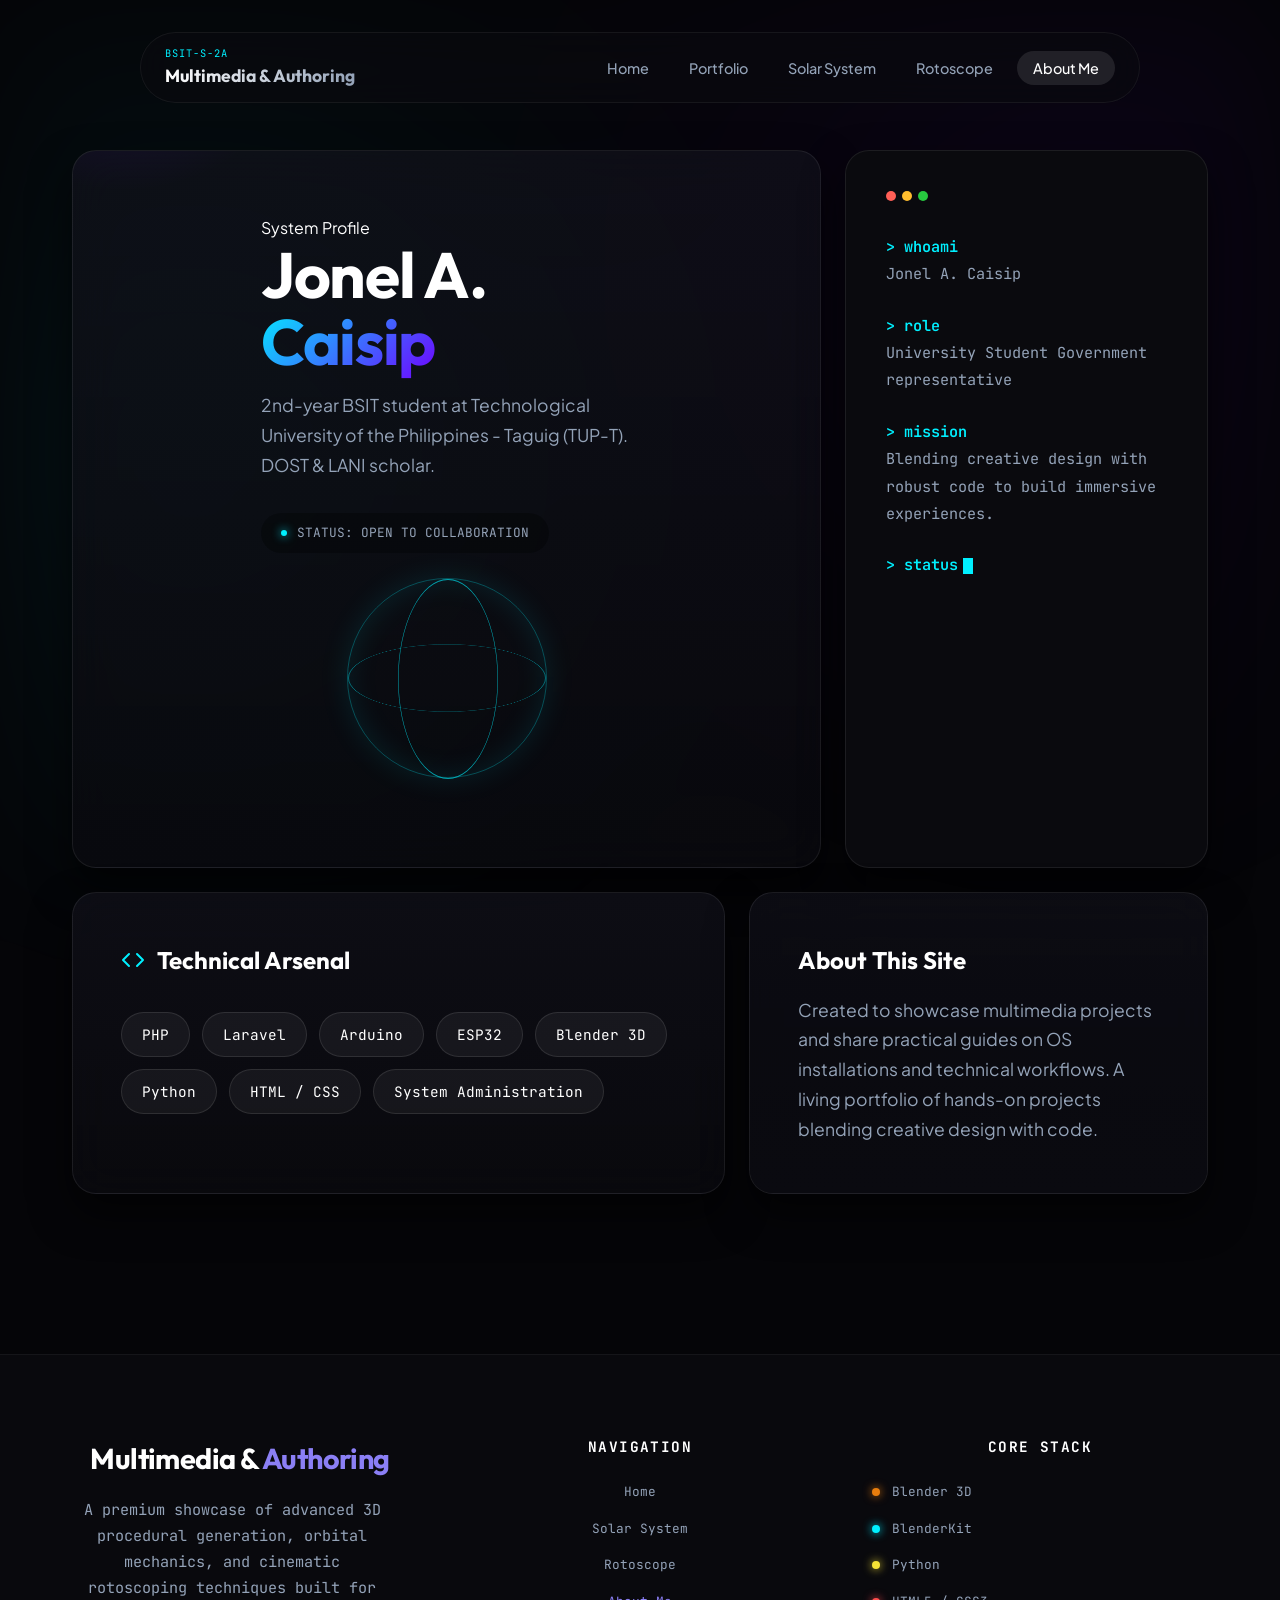
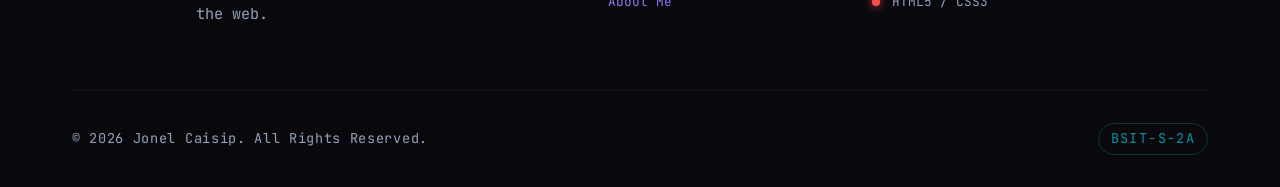
==== commit 69532b7e: "ADDED PROCUDRE AND TOOLS ROTOSCOPE" ====
--- a/about.html
+++ b/about.html
@@ -238,8 +238,54 @@
         </div>
     </main>
 
-    <footer>
-        <p>&copy; 2026 Jonel A. Caisip — Multimedia &amp; Authoring &nbsp;|&nbsp; Premium Design</p>
+    <footer style="background: rgba(10,10,15,0.8); border-top: 1px solid rgba(255,255,255,0.05); padding: 5rem 0 2rem; margin-top: 4rem;">
+        <div class="container">
+            <div style="display: grid; grid-template-columns: repeat(auto-fit, minmax(250px, 1fr)); gap: 4rem; margin-bottom: 4rem;">
+                
+                <!-- Brand -->
+                <div>
+                    <h2 style="font-family: var(--font-display); font-size: 1.8rem; margin-bottom: 1rem; color: #fff; letter-spacing: -0.02em;">
+                        Multimedia &amp; <span style="color: #8B7FF5;">Authoring</span>
+                    </h2>
+                    <p style="color: var(--text-muted); font-size: 0.95rem; line-height: 1.7; max-width: 320px;">
+                        A premium showcase of advanced 3D procedural generation, orbital mechanics, and cinematic rotoscoping techniques built for the web.
+                    </p>
+                </div>
+
+                <!-- Navigation -->
+                <div>
+                    <h3 style="font-family: var(--font-mono); font-size: 0.9rem; color: #fff; letter-spacing: 0.1em; text-transform: uppercase; margin-bottom: 1.5rem;">Navigation</h3>
+                    <ul style="list-style: none; padding: 0; margin: 0; display: flex; flex-direction: column; gap: 1rem;">
+                        <li><a href="index.html" style="color: var(--text-muted); text-decoration: none; transition: color 0.3s ease;">Home</a></li>
+                        <li><a href="solar-system.html" style="color: var(--text-muted); text-decoration: none; transition: color 0.3s ease;">Solar System</a></li>
+                        <li><a href="rotoscope.html" style="color: var(--text-muted); text-decoration: none; transition: color 0.3s ease;">Rotoscope</a></li>
+                        <li><a href="about.html" style="color: #8B7FF5; text-decoration: none; transition: color 0.3s ease;">About Me</a></li>
+                    </ul>
+                </div>
+
+                <!-- Technologies -->
+                <div>
+                    <h3 style="font-family: var(--font-mono); font-size: 0.9rem; color: #fff; letter-spacing: 0.1em; text-transform: uppercase; margin-bottom: 1.5rem;">Core Stack</h3>
+                    <ul style="list-style: none; padding: 0; margin: 0; display: flex; flex-direction: column; gap: 1rem;">
+                        <li style="color: var(--text-muted); display: flex; align-items: center; gap: 12px;"><div style="width:8px;height:8px;border-radius:50%;background:#e87d0d;box-shadow:0 0 10px #e87d0d;"></div> Blender 3D</li>
+                        <li style="color: var(--text-muted); display: flex; align-items: center; gap: 12px;"><div style="width:8px;height:8px;border-radius:50%;background:#00f0ff;box-shadow:0 0 10px #00f0ff;"></div> BlenderKit</li>
+                        <li style="color: var(--text-muted); display: flex; align-items: center; gap: 12px;"><div style="width:8px;height:8px;border-radius:50%;background:#f5e236;box-shadow:0 0 10px #f5e236;"></div> Python</li>
+                        <li style="color: var(--text-muted); display: flex; align-items: center; gap: 12px;"><div style="width:8px;height:8px;border-radius:50%;background:#ff4d4d;box-shadow:0 0 10px #ff4d4d;"></div> HTML5 / CSS3</li>
+                    </ul>
+                </div>
+
+            </div>
+
+            <!-- Copyright Bar -->
+            <div style="border-top: 1px solid rgba(255,255,255,0.05); padding-top: 2rem; display: flex; justify-content: space-between; align-items: center; flex-wrap: wrap; gap: 1rem;">
+                <p style="color: var(--text-muted); font-size: 0.85rem; font-family: var(--font-mono); margin: 0; letter-spacing: 0.05em;">
+                    &copy; 2026 Jonel Caisip. All Rights Reserved.
+                </p>
+                <div style="display: flex; gap: 1rem;">
+                    <span style="color: rgba(0,240,255,0.6); font-size: 0.85rem; font-family: var(--font-mono); letter-spacing: 0.1em; border: 1px solid rgba(0,240,255,0.2); padding: 4px 12px; border-radius: 50px;">BSIT-S-2A</span>
+                </div>
+            </div>
+        </div>
     </footer>
 
     <script src="script.js?v=20260706g"></script>
--- a/styles.css
+++ b/styles.css
@@ -505,6 +505,80 @@
 }
 
 /* =========================================================================
+   PROJECT BENTO GRID (Original Project Pages styling)
+   ========================================================================= */
+.bento-grid {
+    display: grid;
+    grid-template-columns: repeat(12, 1fr);
+    gap: 1.5rem;
+}
+
+.bento-card {
+    background: linear-gradient(180deg, rgba(20,20,30,0.6) 0%, rgba(10,10,15,0.8) 100%);
+    border: 1px solid rgba(255,255,255,0.08);
+    border-radius: 24px;
+    padding: 0;
+    position: relative;
+    overflow: hidden;
+    transition: all 0.4s ease;
+    backdrop-filter: blur(20px);
+    -webkit-backdrop-filter: blur(20px);
+    display: flex;
+    flex-direction: column;
+    box-shadow: 0 20px 40px rgba(0,0,0,0.6);
+}
+
+.bento-card:hover {
+    border-color: rgba(255,255,255,0.15);
+    transform: translateY(-8px);
+    box-shadow: 0 30px 60px rgba(139, 127, 245, 0.15);
+}
+
+.bento-large { grid-column: span 12; display: flex; flex-direction: row; align-items: center; gap: 3rem; }
+.bento-half { grid-column: span 6; }
+
+@media (max-width: 950px) {
+    .bento-large { flex-direction: column; text-align: center; }
+    .bento-half { grid-column: span 12; }
+}
+
+.bento-card h3 {
+    font-family: var(--font-display);
+    font-size: 2rem;
+    margin-bottom: 1rem;
+    color: #fff;
+}
+
+.bento-card p {
+    color: var(--text-muted);
+    font-size: 1.1rem;
+    margin-bottom: 2rem;
+}
+
+.bento-visual {
+    width: 100%;
+    height: 320px;
+    background: #000;
+    border-bottom: 1px solid rgba(255,255,255,0.05);
+    display: flex;
+    align-items: center;
+    justify-content: center;
+    overflow: hidden;
+    position: relative;
+}
+
+.bento-visual video, .bento-visual img, .bento-visual iframe {
+    width: 100%; height: 100%; object-fit: cover;
+    transition: transform 0.8s ease;
+}
+
+.bento-card:hover .bento-visual video {
+    transform: scale(1.05);
+}
+
+.bento-content { flex: 1; }
+
+/* =========================================================================
    PROJECT POSTER GRID (Replaces Bento for massive visual impact)
    ========================================================================= */
 .section { padding: 6rem 0; }
@@ -659,21 +733,29 @@
 }
 
 /* PROJECT PAGES STRUCTURE */
-.project-hero { padding: 10rem 0 4rem; text-align: center; }
+.project-hero { 
+    position: relative;
+    padding: 14rem 0 6rem; 
+    text-align: center; 
+    background: radial-gradient(circle at 50% 30%, rgba(139, 127, 245, 0.12) 0%, rgba(0,0,0,0) 60%);
+}
 .project-hero .hero-title { font-size: clamp(3rem, 5vw, 4.5rem); margin-bottom: 1rem; }
 .project-hero .hero-description { margin: 0 auto 3rem; }
 .project-hero .hero-badge {
-    display: inline-block;
-    padding: 0.5rem 1rem;
-    background: rgba(var(--accent-main), 0.1);
-    border: 1px solid var(--accent-main);
+    display: inline-flex;
+    align-items: center;
+    padding: 0.6rem 1.2rem;
+    background: rgba(139, 127, 245, 0.1);
+    border: 1px solid rgba(139, 127, 245, 0.3);
     border-radius: 50px;
     font-family: var(--font-mono);
     font-size: 0.75rem;
-    color: var(--accent-main);
-    margin-bottom: 2rem;
+    color: #8B7FF5;
+    margin-bottom: 2.5rem;
     text-transform: uppercase;
-    letter-spacing: 0.1em;
+    letter-spacing: 0.15em;
+    box-shadow: 0 0 30px rgba(139, 127, 245, 0.2);
+    backdrop-filter: blur(10px);
 }
 
 .video-container {
@@ -763,4 +845,136 @@
     transform: translateY(30px);
     transition: all 0.8s cubic-bezier(0.16, 1, 0.3, 1);
 }
-.reveal.visible { opacity: 1; transform: translateY(0); }+.reveal.visible { opacity: 1; transform: translateY(0); }
+
+/* =========================================================================
+   MODAL & CODE BLOCK STYLES (Premium Animations & Scrollbars)
+   ========================================================================= */
+.modal {
+    position: fixed;
+    inset: 0;
+    background: rgba(0,0,0,0.6);
+    backdrop-filter: blur(15px);
+    -webkit-backdrop-filter: blur(15px);
+    z-index: 2000;
+    display: flex;
+    align-items: center;
+    justify-content: center;
+    opacity: 0;
+    visibility: hidden;
+    pointer-events: none;
+    transition: all 0.4s cubic-bezier(0.16, 1, 0.3, 1);
+}
+
+.modal.show {
+    opacity: 1;
+    visibility: visible;
+    pointer-events: auto;
+}
+
+.modal-content {
+    background: rgba(15, 15, 20, 0.95);
+    border: 1px solid rgba(255, 255, 255, 0.1);
+    border-radius: 16px;
+    width: 90%;
+    max-width: 900px;
+    height: 80vh;
+    display: flex;
+    flex-direction: column;
+    overflow: hidden;
+    box-shadow: 0 40px 80px rgba(0,0,0,0.8);
+    transform: translateY(40px) scale(0.95);
+    transition: all 0.5s cubic-bezier(0.16, 1, 0.3, 1);
+}
+
+.modal.show .modal-content {
+    transform: translateY(0) scale(1);
+}
+
+.modal-header {
+    padding: 1.5rem 2rem;
+    border-bottom: 1px solid rgba(255,255,255,0.05);
+    display: flex;
+    justify-content: space-between;
+    align-items: center;
+    background: rgba(0,0,0,0.2);
+}
+
+.modal-header h3 {
+    font-family: var(--font-display);
+    font-size: 1.5rem;
+    margin: 0;
+    color: #fff;
+    letter-spacing: 0.05em;
+}
+
+.modal-actions {
+    display: flex;
+    gap: 1rem;
+}
+
+.modal-btn {
+    background: rgba(255,255,255,0.05);
+    border: 1px solid rgba(255,255,255,0.1);
+    color: #fff;
+    padding: 0.6rem 1.2rem;
+    border-radius: 8px;
+    font-family: var(--font-mono);
+    font-size: 0.8rem;
+    cursor: pointer;
+    transition: all 0.2s;
+}
+
+.modal-btn:hover {
+    background: rgba(255,255,255,0.1);
+    border-color: rgba(255,255,255,0.2);
+}
+
+.modal-close {
+    color: #ff6b6b;
+    background: rgba(255, 107, 107, 0.05);
+    border-color: rgba(255, 107, 107, 0.2);
+}
+
+.modal-close:hover {
+    background: rgba(255, 107, 107, 0.15);
+    color: #fff;
+    border-color: rgba(255, 107, 107, 0.4);
+}
+
+.modal-body {
+    padding: 0;
+    flex: 1;
+    overflow-y: auto;
+    background: #0a0a0f;
+}
+
+/* Custom Scrollbar for Modal Body */
+.modal-body::-webkit-scrollbar {
+    width: 10px;
+    height: 10px;
+}
+.modal-body::-webkit-scrollbar-track {
+    background: #0a0a0f;
+}
+.modal-body::-webkit-scrollbar-thumb {
+    background: rgba(255,255,255,0.15);
+    border-radius: 5px;
+    border: 2px solid #0a0a0f;
+}
+.modal-body::-webkit-scrollbar-thumb:hover {
+    background: rgba(255,255,255,0.25);
+}
+
+.modal-body pre {
+    margin: 0;
+    padding: 2rem;
+    min-height: 100%;
+}
+
+.modal-body code {
+    font-family: 'Fira Code', Consolas, monospace;
+    font-size: 0.95rem;
+    line-height: 1.6;
+    color: #a9b1d6; /* sleek grayish-blue */
+}
